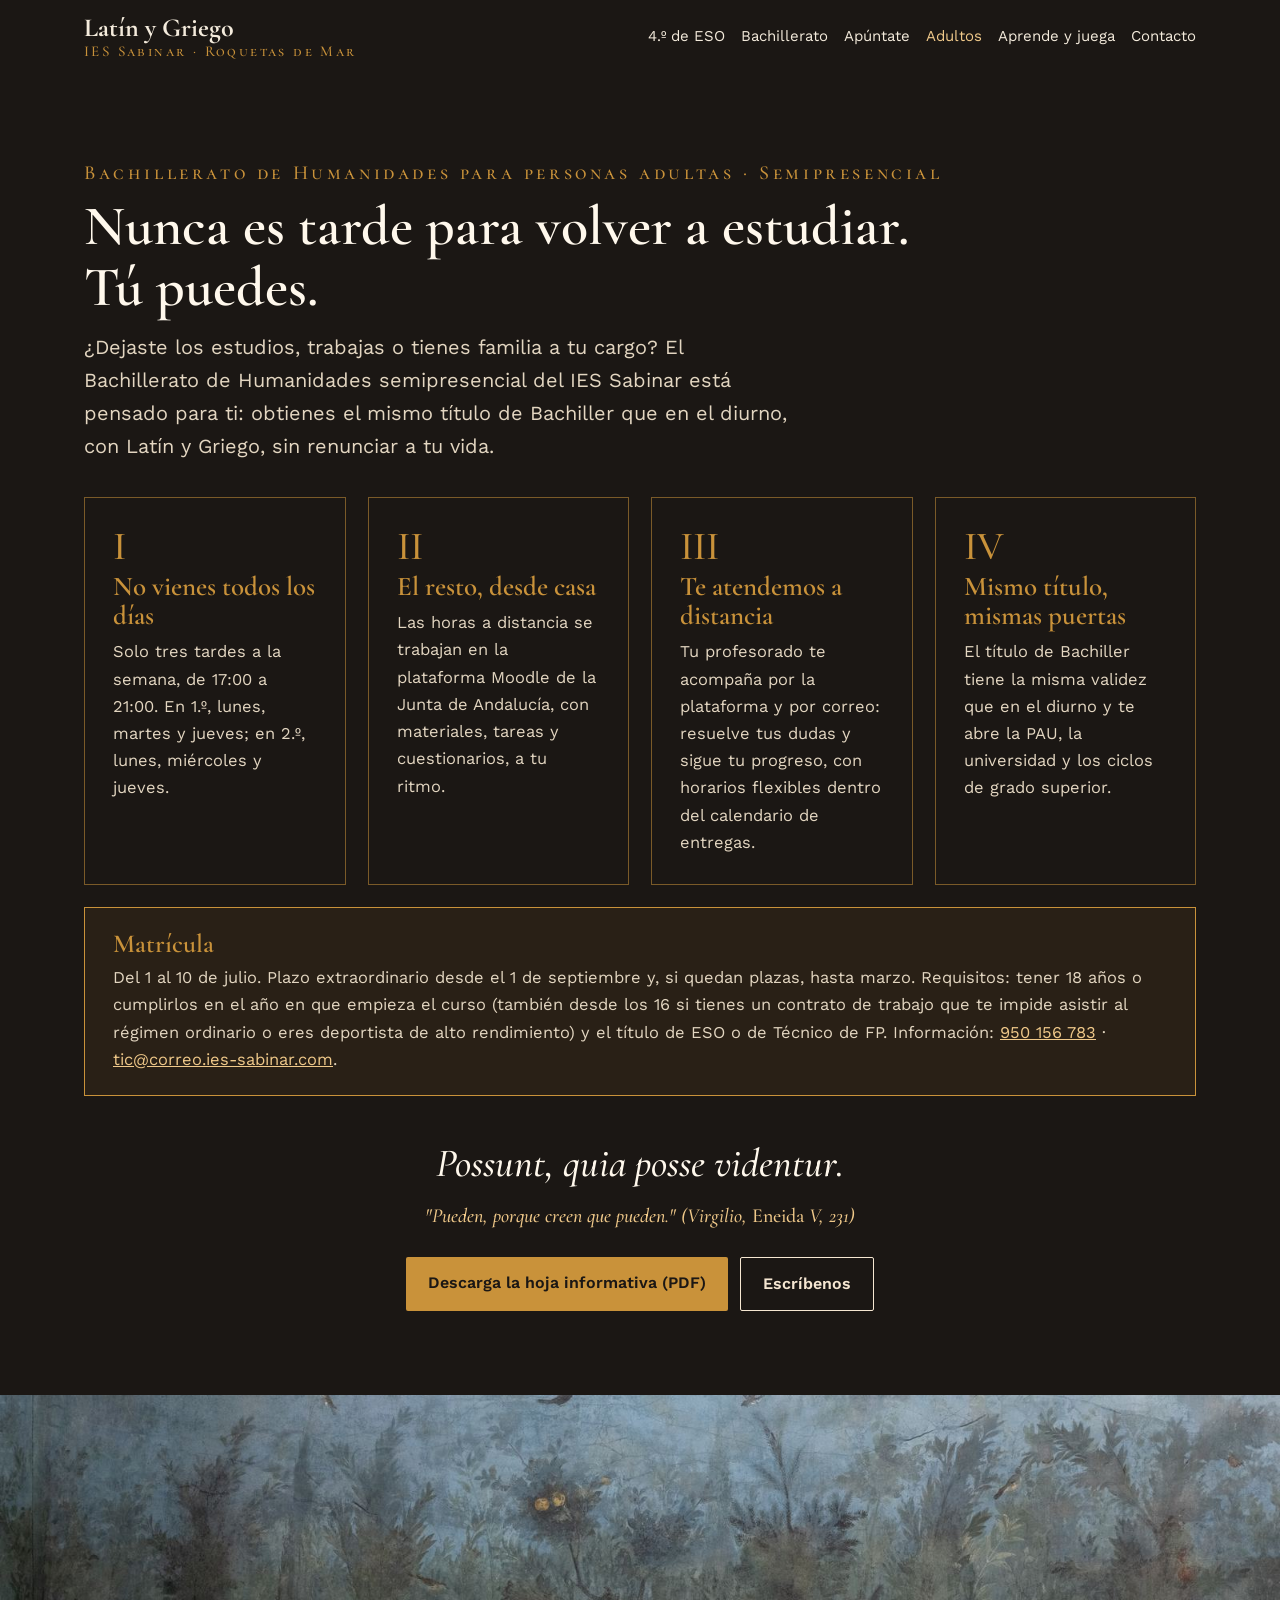
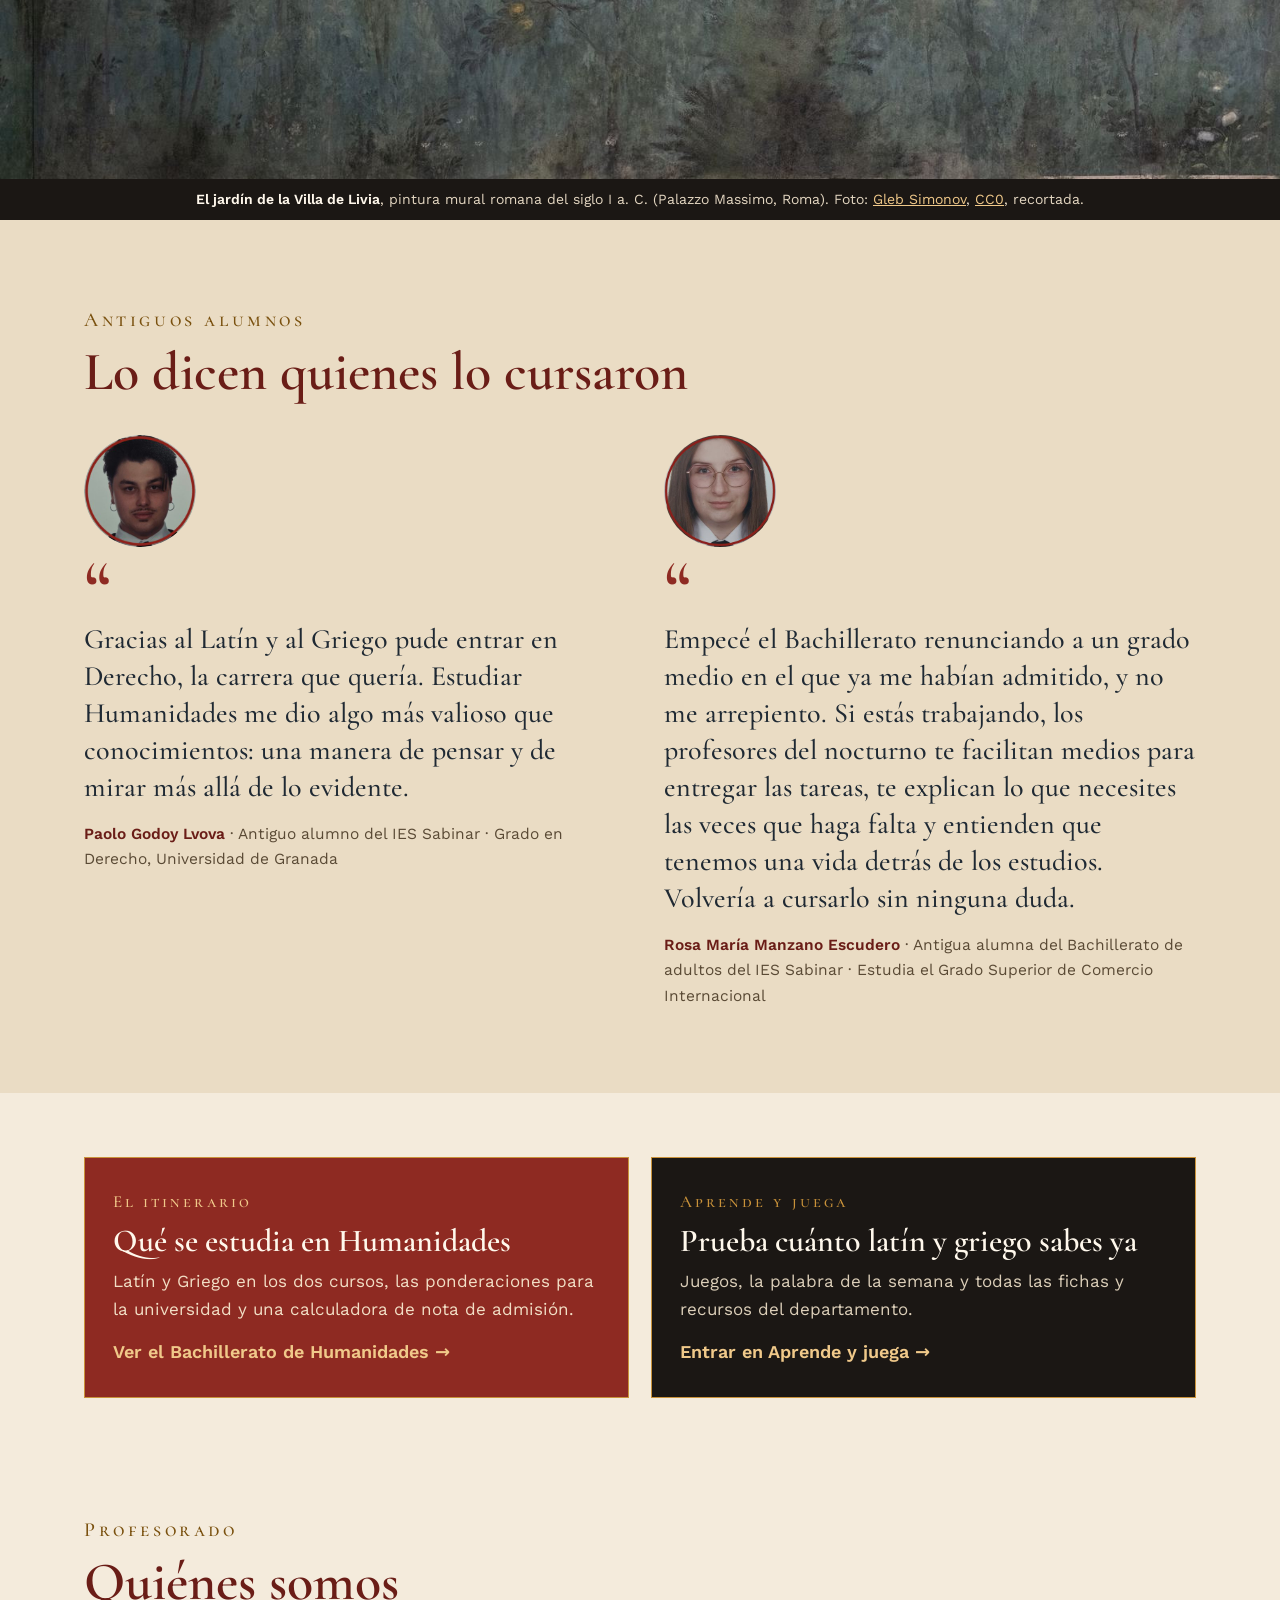
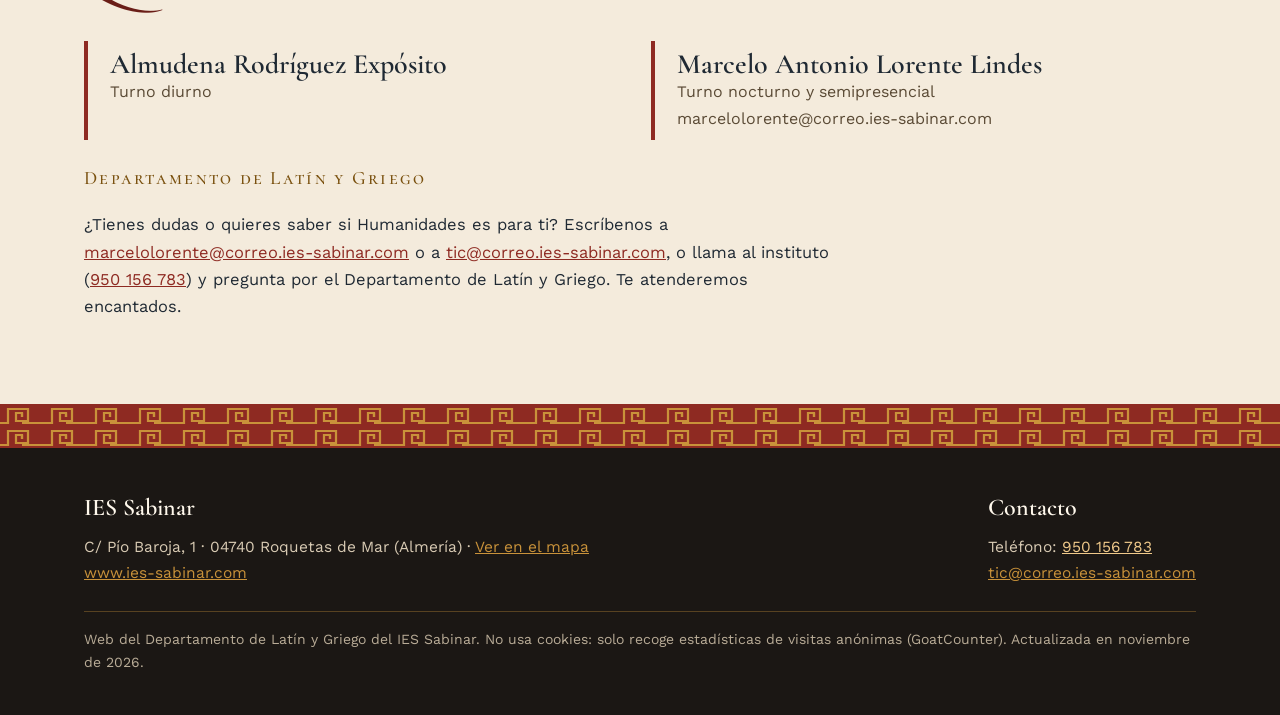
==== adultos/index.html @ 6148fb5f "Adultos: testimonio de Rosa María Manzano" ====
<!DOCTYPE html>
<html lang="es">
<head>
<meta charset="utf-8">
<meta name="viewport" content="width=device-width, initial-scale=1">
<title>Bachillerato para personas adultas (semipresencial) · Latín y Griego · IES Sabinar</title>
<meta name="description" content="Bachillerato de Humanidades semipresencial para personas adultas en el IES Sabinar (Roquetas de Mar): tres tardes a la semana y el resto desde casa. Requisitos y matrícula.">
<link rel="canonical" href="https://latinygriegosabinar.github.io/adultos/">
<meta name="theme-color" content="#1B1714">
<link rel="icon" href="../favicon.ico" sizes="32x32">
<link rel="icon" href="../favicon.svg" type="image/svg+xml">
<link rel="apple-touch-icon" href="../apple-touch-icon.png">
<meta property="og:type" content="website">
<meta property="og:locale" content="es_ES">
<meta property="og:site_name" content="Latín y Griego · IES Sabinar">
<meta property="og:title" content="Bachillerato para personas adultas · IES Sabinar">
<meta property="og:description" content="Nunca es tarde para volver a estudiar. Bachillerato de Humanidades semipresencial en Roquetas de Mar: tres tardes a la semana y el resto desde casa.">
<meta property="og:url" content="https://latinygriegosabinar.github.io/adultos/">
<meta property="og:image" content="https://latinygriegosabinar.github.io/tarjeta.jpg">
<meta property="og:image:width" content="1200">
<meta property="og:image:height" content="630">
<meta property="og:image:alt" content="Latín y Griego, IES Sabinar: recuadro rojo con marco dorado y el lema &quot;Las palabras tienen historia&quot;">
<meta name="twitter:card" content="summary_large_image">
<meta name="twitter:image" content="https://latinygriegosabinar.github.io/tarjeta.jpg">
<link rel="preload" href="../fonts/cormorant-garamond-latin-600-normal.woff2" as="font" type="font/woff2" crossorigin>
<link rel="preload" href="../fonts/work-sans-latin-400-normal.woff2" as="font" type="font/woff2" crossorigin>
<link rel="stylesheet" href="../estilo.css">
</head>
<body>
<a class="saltar" href="#contenido">Saltar al contenido</a>

<header class="top">
  <div class="wrap">
    <a class="marca" href="../" aria-label="Latín y Griego, IES Sabinar: ir al inicio"><b>Latín y Griego</b><span>IES Sabinar · Roquetas de Mar</span></a>
    <nav aria-label="Secciones">
      <a href="../#eso">4.º de ESO</a>
      <a href="../#itinerario">Bachillerato</a>
      <a href="../#apuntarte">Apúntate</a>
      <a href="./" aria-current="page">Adultos</a>
      <a href="../aprende/">Aprende y juega</a>
      <a href="#contacto">Contacto</a>
    </nav>
  </div>
</header>

<main id="contenido">
<section id="adultos" class="adultos">
  <div class="wrap">
    <p class="eyebrow">Bachillerato de Humanidades para personas adultas · Semipresencial</p>
    <h1 style="font-family:var(--serif);font-weight:600;line-height:1.08;margin:0;font-size:clamp(34px,5vw,56px);color:#FFF8EC">Nunca es tarde para volver a estudiar.<br><span class="tupuedes">Tú puedes.</span></h1>
    <p class="intro">¿Dejaste los estudios, trabajas o tienes familia a tu cargo? El Bachillerato de Humanidades semipresencial del IES Sabinar está pensado para ti: obtienes el mismo título de Bachiller que en el diurno, con Latín y Griego, sin renunciar a tu vida.</p>
    <div class="grid">
      <div class="caja"><span class="num" aria-hidden="true">I</span><h3>No vienes todos los días</h3><p>Solo tres tardes a la semana, de 17:00 a 21:00. En 1.º, lunes, martes y jueves; en 2.º, lunes, miércoles y jueves.</p></div>
      <div class="caja"><span class="num" aria-hidden="true">II</span><h3>El resto, desde casa</h3><p>Las horas a distancia se trabajan en la plataforma Moodle de la Junta de Andalucía, con materiales, tareas y cuestionarios, a tu ritmo.</p></div>
      <div class="caja"><span class="num" aria-hidden="true">III</span><h3>Te atendemos a distancia</h3><p>Tu profesorado te acompaña por la plataforma y por correo: resuelve tus dudas y sigue tu progreso, con horarios flexibles dentro del calendario de entregas.</p></div>
      <div class="caja"><span class="num" aria-hidden="true">IV</span><h3>Mismo título, mismas puertas</h3><p>El título de Bachiller tiene la misma validez que en el diurno y te abre la PAU, la universidad y los ciclos de grado superior.</p></div>
    </div>
    <div class="matricula"><h3>Matrícula</h3><p>Del 1 al 10 de julio. Plazo extraordinario desde el 1 de septiembre y, si quedan plazas, hasta marzo. Requisitos: tener 18 años o cumplirlos en el año en que empieza el curso (también desde los 16 si tienes un contrato de trabajo que te impide asistir al régimen ordinario o eres deportista de alto rendimiento) y el título de ESO o de Técnico de FP. Información: <a href="tel:+34950156783">950 156 783</a> · <a href="mailto:tic@correo.ies-sabinar.com">tic@correo.ies-sabinar.com</a>.</p></div>
    <p class="cita-adultos"><span class="lat" lang="la">Possunt, quia posse videntur.</span><span class="es">"Pueden, porque creen que pueden." (Virgilio, <span style="font-style:normal">Eneida</span> V, 231)</span></p>
    <div class="botones"><a class="btn btn-ocre" href="https://www.ies-sabinar.com/uploads/49961-bachillerato-para-personas-adultas-ies-sabinar-2026-27-2.pdf">Descarga la hoja informativa (PDF)</a><a class="btn btn-linea" href="mailto:marcelolorente@correo.ies-sabinar.com">Escríbenos</a></div>
  </div>
</section>

<figure class="banda">
  <img src="../arte-villa-livia-800.jpg" srcset="../arte-villa-livia-800.jpg 800w, ../arte-villa-livia.jpg 1600w" sizes="100vw" width="1600" height="640" loading="lazy" decoding="async" alt="Pintura mural romana de un jardín con árboles, frutos y pájaros sobre fondo azul">
  <figcaption><b>El jardín de la Villa de Livia</b>, pintura mural romana del siglo I a. C. (Palazzo Massimo, Roma). Foto: <a href="https://commons.wikimedia.org/wiki/File:Villa_of_Livia_-_Garden_fresco_005.jpg">Gleb Simonov</a>, <a href="https://creativecommons.org/publicdomain/zero/1.0/deed.es">CC0</a>, recortada.</figcaption>
</figure>

<section class="testimonio">
  <div class="wrap">
    <p class="eyebrow">Antiguos alumnos</p>
    <h2>Lo dicen quienes lo cursaron</h2>
    <div class="grid">
      <div>
        <img class="foto-test" src="../paolo-godoy.jpg" width="112" height="112" loading="lazy" decoding="async" alt="Paolo Godoy Lvova">
        <blockquote>Gracias al Latín y al Griego pude entrar en Derecho, la carrera que quería. Estudiar Humanidades me dio algo más valioso que conocimientos: una manera de pensar y de mirar más allá de lo evidente.</blockquote>
        <p class="autor"><b>Paolo Godoy Lvova</b> · Antiguo alumno del IES Sabinar · Grado en Derecho, Universidad de Granada</p>
      </div>
      <div>
        <img class="foto-test" src="../rosa-manzano.jpg" width="112" height="112" loading="lazy" decoding="async" alt="Rosa María Manzano Escudero">
        <blockquote>Empecé el Bachillerato renunciando a un grado medio en el que ya me habían admitido, y no me arrepiento. Si estás trabajando, los profesores del nocturno te facilitan medios para entregar las tareas, te explican lo que necesites las veces que haga falta y entienden que tenemos una vida detrás de los estudios. Volvería a cursarlo sin ninguna duda.</blockquote>
        <p class="autor"><b>Rosa María Manzano Escudero</b> · Antigua alumna del Bachillerato de adultos del IES Sabinar · Estudia el Grado Superior de Comercio Internacional</p>
      </div>
    </div>
  </div>
</section>

<section class="pasarela sola" aria-label="Más en esta web" style="padding-top:64px">
  <div class="wrap">
    <a class="pas p-rojo" href="../#itinerario"><p class="eyebrow" style="color:#F0C98A">El itinerario</p><h3>Qué se estudia en Humanidades</h3><p>Latín y Griego en los dos cursos, las ponderaciones para la universidad y una calculadora de nota de admisión.</p><span class="ir">Ver el Bachillerato de Humanidades →</span></a>
    <a class="pas p-negro" href="../aprende/"><p class="eyebrow" style="color:var(--ocre)">Aprende y juega</p><h3>Prueba cuánto latín y griego sabes ya</h3><p>Juegos, la palabra de la semana y todas las fichas y recursos del departamento.</p><span class="ir">Entrar en Aprende y juega →</span></a>
  </div>
</section>

<section id="contacto" class="profes">
  <div class="wrap">
    <p class="eyebrow">Profesorado</p>
    <h2>Quiénes somos</h2>
    <div class="grid">
      <div class="profe"><h3>Almudena Rodríguez Expósito</h3><p>Turno diurno</p></div>
      <div class="profe"><h3>Marcelo Antonio Lorente Lindes</h3><p>Turno nocturno y semipresencial<br>marcelolorente@correo.ies-sabinar.com</p></div>
    </div>
    <p class="dpto">Departamento de Latín y Griego</p>
    <p class="contacto-txt">¿Tienes dudas o quieres saber si Humanidades es para ti? Escríbenos a <a href="mailto:marcelolorente@correo.ies-sabinar.com">marcelolorente@correo.ies-sabinar.com</a> o a <a href="mailto:tic@correo.ies-sabinar.com">tic@correo.ies-sabinar.com</a>, o llama al instituto (<a href="tel:+34950156783">950 156 783</a>) y pregunta por el Departamento de Latín y Griego. Te atenderemos encantados.</p>
  </div>
</section>
</main>

<div class="greca" aria-hidden="true"></div>
<div class="greca" aria-hidden="true"></div>
<footer>
  <div class="wrap">
    <div><b>IES Sabinar</b><p>C/ Pío Baroja, 1 · 04740 Roquetas de Mar (Almería) · <a href="https://www.google.com/maps/search/?api=1&amp;query=IES+Sabinar+Roquetas+de+Mar">Ver en el mapa</a><br><a href="https://www.ies-sabinar.com/">www.ies-sabinar.com</a></p></div>
    <div><b>Contacto</b><p>Teléfono: <a href="tel:+34950156783">950 156 783</a><br><a href="mailto:tic@correo.ies-sabinar.com">tic@correo.ies-sabinar.com</a></p></div>
    <p class="legal">Web del Departamento de Latín y Griego del IES Sabinar. No usa cookies: solo recoge estadísticas de visitas anónimas (GoatCounter). Actualizada en noviembre de 2026.</p>
  </div>
</footer>

<script data-goatcounter="https://latinygriegosabinar.goatcounter.com/count" async src="https://gc.zgo.at/count.js"></script>
</body>
</html>
---- estilo.css ----
@font-face{font-family:'Cormorant Garamond';font-style:normal;font-weight:500;font-display:swap;src:url(fonts/cormorant-garamond-latin-ext-500-normal.woff2) format('woff2');unicode-range:U+0100-02BA,U+02BD-02C5,U+02C7-02CC,U+02CE-02D7,U+02DD-02FF,U+0304,U+0308,U+0329,U+1D00-1DBF,U+1E00-1E9F,U+1EF2-1EFF,U+2020,U+20A0-20AB,U+20AD-20C0,U+2113,U+2C60-2C7F,U+A720-A7FF}
@font-face{font-family:'Cormorant Garamond';font-style:normal;font-weight:500;font-display:swap;src:url(fonts/cormorant-garamond-latin-500-normal.woff2) format('woff2');unicode-range:U+0000-00FF,U+0131,U+0152-0153,U+02BB-02BC,U+02C6,U+02DA,U+02DC,U+0304,U+0308,U+0329,U+2000-206F,U+20AC,U+2122,U+2191,U+2193,U+2212,U+2215,U+FEFF,U+FFFD}
@font-face{font-family:'Cormorant Garamond';font-style:normal;font-weight:600;font-display:swap;src:url(fonts/cormorant-garamond-latin-ext-600-normal.woff2) format('woff2');unicode-range:U+0100-02BA,U+02BD-02C5,U+02C7-02CC,U+02CE-02D7,U+02DD-02FF,U+0304,U+0308,U+0329,U+1D00-1DBF,U+1E00-1E9F,U+1EF2-1EFF,U+2020,U+20A0-20AB,U+20AD-20C0,U+2113,U+2C60-2C7F,U+A720-A7FF}
@font-face{font-family:'Cormorant Garamond';font-style:normal;font-weight:600;font-display:swap;src:url(fonts/cormorant-garamond-latin-600-normal.woff2) format('woff2');unicode-range:U+0000-00FF,U+0131,U+0152-0153,U+02BB-02BC,U+02C6,U+02DA,U+02DC,U+0304,U+0308,U+0329,U+2000-206F,U+20AC,U+2122,U+2191,U+2193,U+2212,U+2215,U+FEFF,U+FFFD}
@font-face{font-family:'Cormorant Garamond';font-style:normal;font-weight:700;font-display:swap;src:url(fonts/cormorant-garamond-latin-ext-700-normal.woff2) format('woff2');unicode-range:U+0100-02BA,U+02BD-02C5,U+02C7-02CC,U+02CE-02D7,U+02DD-02FF,U+0304,U+0308,U+0329,U+1D00-1DBF,U+1E00-1E9F,U+1EF2-1EFF,U+2020,U+20A0-20AB,U+20AD-20C0,U+2113,U+2C60-2C7F,U+A720-A7FF}
@font-face{font-family:'Cormorant Garamond';font-style:normal;font-weight:700;font-display:swap;src:url(fonts/cormorant-garamond-latin-700-normal.woff2) format('woff2');unicode-range:U+0000-00FF,U+0131,U+0152-0153,U+02BB-02BC,U+02C6,U+02DA,U+02DC,U+0304,U+0308,U+0329,U+2000-206F,U+20AC,U+2122,U+2191,U+2193,U+2212,U+2215,U+FEFF,U+FFFD}
@font-face{font-family:'Cormorant Garamond';font-style:italic;font-weight:500;font-display:swap;src:url(fonts/cormorant-garamond-latin-ext-500-italic.woff2) format('woff2');unicode-range:U+0100-02BA,U+02BD-02C5,U+02C7-02CC,U+02CE-02D7,U+02DD-02FF,U+0304,U+0308,U+0329,U+1D00-1DBF,U+1E00-1E9F,U+1EF2-1EFF,U+2020,U+20A0-20AB,U+20AD-20C0,U+2113,U+2C60-2C7F,U+A720-A7FF}
@font-face{font-family:'Cormorant Garamond';font-style:italic;font-weight:500;font-display:swap;src:url(fonts/cormorant-garamond-latin-500-italic.woff2) format('woff2');unicode-range:U+0000-00FF,U+0131,U+0152-0153,U+02BB-02BC,U+02C6,U+02DA,U+02DC,U+0304,U+0308,U+0329,U+2000-206F,U+20AC,U+2122,U+2191,U+2193,U+2212,U+2215,U+FEFF,U+FFFD}
@font-face{font-family:'Cormorant SC';font-style:normal;font-weight:500;font-display:swap;src:url(fonts/cormorant-sc-latin-ext-500-normal.woff2) format('woff2');unicode-range:U+0100-02BA,U+02BD-02C5,U+02C7-02CC,U+02CE-02D7,U+02DD-02FF,U+0304,U+0308,U+0329,U+1D00-1DBF,U+1E00-1E9F,U+1EF2-1EFF,U+2020,U+20A0-20AB,U+20AD-20C0,U+2113,U+2C60-2C7F,U+A720-A7FF}
@font-face{font-family:'Cormorant SC';font-style:normal;font-weight:500;font-display:swap;src:url(fonts/cormorant-sc-latin-500-normal.woff2) format('woff2');unicode-range:U+0000-00FF,U+0131,U+0152-0153,U+02BB-02BC,U+02C6,U+02DA,U+02DC,U+0304,U+0308,U+0329,U+2000-206F,U+20AC,U+2122,U+2191,U+2193,U+2212,U+2215,U+FEFF,U+FFFD}
@font-face{font-family:'Cormorant SC';font-style:normal;font-weight:600;font-display:swap;src:url(fonts/cormorant-sc-latin-ext-600-normal.woff2) format('woff2');unicode-range:U+0100-02BA,U+02BD-02C5,U+02C7-02CC,U+02CE-02D7,U+02DD-02FF,U+0304,U+0308,U+0329,U+1D00-1DBF,U+1E00-1E9F,U+1EF2-1EFF,U+2020,U+20A0-20AB,U+20AD-20C0,U+2113,U+2C60-2C7F,U+A720-A7FF}
@font-face{font-family:'Cormorant SC';font-style:normal;font-weight:600;font-display:swap;src:url(fonts/cormorant-sc-latin-600-normal.woff2) format('woff2');unicode-range:U+0000-00FF,U+0131,U+0152-0153,U+02BB-02BC,U+02C6,U+02DA,U+02DC,U+0304,U+0308,U+0329,U+2000-206F,U+20AC,U+2122,U+2191,U+2193,U+2212,U+2215,U+FEFF,U+FFFD}
@font-face{font-family:'Work Sans';font-style:normal;font-weight:400;font-display:swap;src:url(fonts/work-sans-latin-ext-400-normal.woff2) format('woff2');unicode-range:U+0100-02BA,U+02BD-02C5,U+02C7-02CC,U+02CE-02D7,U+02DD-02FF,U+0304,U+0308,U+0329,U+1D00-1DBF,U+1E00-1E9F,U+1EF2-1EFF,U+2020,U+20A0-20AB,U+20AD-20C0,U+2113,U+2C60-2C7F,U+A720-A7FF}
@font-face{font-family:'Work Sans';font-style:normal;font-weight:400;font-display:swap;src:url(fonts/work-sans-latin-400-normal.woff2) format('woff2');unicode-range:U+0000-00FF,U+0131,U+0152-0153,U+02BB-02BC,U+02C6,U+02DA,U+02DC,U+0304,U+0308,U+0329,U+2000-206F,U+20AC,U+2122,U+2191,U+2193,U+2212,U+2215,U+FEFF,U+FFFD}
@font-face{font-family:'Work Sans';font-style:normal;font-weight:500;font-display:swap;src:url(fonts/work-sans-latin-ext-500-normal.woff2) format('woff2');unicode-range:U+0100-02BA,U+02BD-02C5,U+02C7-02CC,U+02CE-02D7,U+02DD-02FF,U+0304,U+0308,U+0329,U+1D00-1DBF,U+1E00-1E9F,U+1EF2-1EFF,U+2020,U+20A0-20AB,U+20AD-20C0,U+2113,U+2C60-2C7F,U+A720-A7FF}
@font-face{font-family:'Work Sans';font-style:normal;font-weight:500;font-display:swap;src:url(fonts/work-sans-latin-500-normal.woff2) format('woff2');unicode-range:U+0000-00FF,U+0131,U+0152-0153,U+02BB-02BC,U+02C6,U+02DA,U+02DC,U+0304,U+0308,U+0329,U+2000-206F,U+20AC,U+2122,U+2191,U+2193,U+2212,U+2215,U+FEFF,U+FFFD}
@font-face{font-family:'Work Sans';font-style:normal;font-weight:600;font-display:swap;src:url(fonts/work-sans-latin-ext-600-normal.woff2) format('woff2');unicode-range:U+0100-02BA,U+02BD-02C5,U+02C7-02CC,U+02CE-02D7,U+02DD-02FF,U+0304,U+0308,U+0329,U+1D00-1DBF,U+1E00-1E9F,U+1EF2-1EFF,U+2020,U+20A0-20AB,U+20AD-20C0,U+2113,U+2C60-2C7F,U+A720-A7FF}
@font-face{font-family:'Work Sans';font-style:normal;font-weight:600;font-display:swap;src:url(fonts/work-sans-latin-600-normal.woff2) format('woff2');unicode-range:U+0000-00FF,U+0131,U+0152-0153,U+02BB-02BC,U+02C6,U+02DA,U+02DC,U+0304,U+0308,U+0329,U+2000-206F,U+20AC,U+2122,U+2191,U+2193,U+2212,U+2215,U+FEFF,U+FFFD}
:root{
  --rojo:#8E2A22; --rojo-osc:#6A1D17; --ocre:#C9923A; --ocre-osc:#7A510F;
  --marfil:#F4EBDC; --marfil-2:#EADCC4; --negro:#1B1714; --tinta:#1F2933;
  --serif:'Cormorant Garamond', Georgia, serif; --sc:'Cormorant SC', Georgia, serif;
  --sans:'Work Sans', system-ui, sans-serif;
}
*{box-sizing:border-box}
html{scroll-behavior:smooth}
body{margin:0;background:var(--marfil);color:var(--tinta);font-family:var(--sans);font-size:18px;line-height:1.65}
a{color:var(--rojo)}a:hover{color:var(--rojo-osc)}
img,svg{display:block}
.wrap{max-width:1160px;margin:0 auto;padding:0 24px}
.eyebrow{font-family:var(--sc);font-size:20px;letter-spacing:.18em;color:var(--ocre-osc);margin:0 0 6px}
h1,h2,h3{font-family:var(--serif);font-weight:600;line-height:1.08;margin:0}
h2{font-size:clamp(36px,5vw,54px);color:var(--rojo-osc)}
h3{font-size:28px}
p{margin:0}

.greca{height:22px;background-color:var(--rojo);
  background-image:url("data:image/svg+xml,%3Csvg xmlns='http://www.w3.org/2000/svg' width='44' height='22' viewBox='0 0 44 22'%3E%3Cpath d='M0 19h8V5h20v12H16V9h6v4' fill='none' stroke='%23C9923A' stroke-width='2.2'/%3E%3Cpath d='M22 13v-4M22 19h22' fill='none' stroke='%23C9923A' stroke-width='2.2'/%3E%3C/svg%3E");
  background-repeat:repeat-x;background-position:0 0}
.greca.negra{background-color:var(--negro)}

header.top{background:var(--negro);color:var(--marfil);position:sticky;top:0;z-index:10}
header.top .wrap{display:flex;flex-wrap:wrap;align-items:center;justify-content:space-between;gap:10px 28px;padding-top:14px;padding-bottom:14px}
.marca{color:var(--marfil);text-decoration:none;display:flex;flex-direction:column;line-height:1.1}
.marca b{font-family:var(--serif);font-size:26px;font-weight:700}
.marca span{font-family:var(--sc);font-size:15px;letter-spacing:.16em;color:var(--ocre)}
nav{display:flex;flex-wrap:wrap;gap:4px 22px;font-size:15px}
nav a{color:var(--marfil);text-decoration:none;padding:8px 0;border-bottom:1px solid transparent}
nav a:hover{color:var(--ocre);border-color:var(--ocre)}

.pared{background:var(--negro);color:var(--marfil);padding:64px 0 0}
.pared .wrap{display:grid;grid-template-columns:1fr minmax(0,2.2fr) 1fr;gap:20px;align-items:stretch}
.lateral{border:1px solid rgba(201,146,58,.45);padding:22px;display:flex;flex-direction:column;justify-content:center;align-items:center;gap:14px;text-align:center;min-height:380px}
.lateral .palabra{font-family:var(--serif);font-size:38px;color:var(--ocre);line-height:1}
.lateral small{font-size:14px;color:#D9CBB4}
.lateral hr{width:40px;border:0;border-top:1px solid var(--ocre);margin:4px 0}
.cuadro{background:var(--rojo);padding:14px}
.cuadro-in{border:1.5px solid var(--ocre);height:100%;padding:52px 44px;display:flex;flex-direction:column;justify-content:center;gap:20px}
.cuadro .eyebrow{color:#F0C98A}
.cuadro h1{font-size:clamp(46px,6.4vw,82px);color:#FFF8EC}
.cuadro p.sub{font-size:20px;color:#F6E7D2;max-width:560px}
.lema{font-family:var(--serif);font-style:italic;font-size:22px;color:#F0C98A}
.botones{display:flex;flex-wrap:wrap;gap:12px;margin-top:6px}
.btn{display:inline-block;padding:13px 22px;font-weight:600;font-size:16px;text-decoration:none;border-radius:2px}
.btn-ocre{background:var(--ocre);color:var(--negro)}
.btn-ocre:hover{background:#E0AA52;color:var(--negro)}
.btn-linea{border:1.5px solid #F6E7D2;color:#F6E7D2}
.btn-linea:hover{background:#F6E7D2;color:var(--rojo-osc)}
.zocalo{margin-top:56px}

.puertas{padding:84px 0 40px}
.puertas .grid{display:grid;grid-template-columns:repeat(3,minmax(0,1fr));gap:22px;margin-top:34px}
.puerta{padding:12px;text-decoration:none;display:block;transition:transform .15s}
.puerta:hover{transform:translateY(-4px)}
.puerta-in{border:1.5px solid var(--ocre);padding:34px 28px 30px;height:100%;display:flex;flex-direction:column;gap:12px}
.puerta .num{font-family:var(--serif);font-size:56px;line-height:1;color:var(--ocre)}
.puerta h3{font-size:30px}
.puerta p{font-size:16.5px}
.puerta .ir{margin-top:auto;font-weight:600;font-size:15px;letter-spacing:.04em;padding-top:10px}
.p-rojo{background:var(--rojo)} .p-rojo h3,.p-rojo .ir{color:#FFF8EC} .p-rojo p{color:#F2DFC6}
.p-negro{background:var(--negro)} .p-negro h3,.p-negro .ir{color:#FFF8EC} .p-negro p{color:#DCCFB9}
.p-ocre{background:var(--ocre)} .p-ocre .puerta-in{border-color:var(--rojo-osc)} .p-ocre .num{color:var(--rojo-osc)} .p-ocre h3,.p-ocre .ir,.p-ocre p{color:var(--negro)}

.porque{padding:72px 0}
.porque .grid{display:grid;grid-template-columns:repeat(auto-fit,minmax(240px,1fr));gap:0;margin-top:34px;border-top:1px solid var(--ocre);border-left:1px solid var(--ocre)}
.raiz{padding:30px 26px;border-right:1px solid var(--ocre);border-bottom:1px solid var(--ocre);display:flex;flex-direction:column;gap:8px}
.raiz .lat{font-family:var(--sc);font-size:30px;letter-spacing:.08em;color:var(--rojo)}
.raiz .trad{font-family:var(--serif);font-style:italic;font-size:19px;color:var(--ocre-osc);margin-top:-6px}
.raiz h3{font-size:25px;color:var(--tinta);margin-top:4px}
.raiz p{font-size:16.5px}

.eso{background:var(--marfil-2);padding:80px 0}
.eso .wrap{display:flex;flex-wrap:wrap;gap:44px;align-items:flex-start}
.eso .txt{flex:999 1 480px;min-width:0;display:flex;flex-direction:column;gap:16px}
.eso .txt p.grande{font-family:var(--serif);font-size:28px;line-height:1.25;color:var(--tinta)}
.temas{flex:1 1 340px;min-width:0;background:var(--marfil);border:1px solid var(--ocre);padding:28px}
.temas ol{list-style:none;margin:14px 0 0;padding:0;counter-reset:t}
.temas li{counter-increment:t;display:flex;gap:14px;padding:10px 0;border-bottom:1px dashed rgba(135,90,18,.4)}
.temas li:last-child{border-bottom:0}
.temas li::before{content:counter(t,upper-roman);font-family:var(--serif);font-weight:700;color:var(--rojo);min-width:34px}
.enlace-doc{font-weight:600;font-size:16px}

.itin{padding:84px 0}
.camino{list-style:none;padding:0;margin:44px 0 0;display:grid;grid-template-columns:repeat(4,minmax(0,1fr));gap:0;position:relative}
.camino::before{content:"";position:absolute;top:31px;left:12%;right:12%;border-top:2px dotted var(--ocre)}
.etapa{text-align:center;padding:0 14px;position:relative}
.hito{width:64px;height:64px;border-radius:50%;margin:0 auto 18px;background:var(--rojo);color:#FFF8EC;display:flex;align-items:center;justify-content:center;font-family:var(--serif);font-size:28px;font-weight:700;border:3px solid var(--marfil);outline:1.5px solid var(--ocre)}
.etapa:last-child .hito{background:var(--negro);color:var(--ocre)}
.etapa .curso{font-family:var(--sc);font-size:18px;letter-spacing:.12em;color:var(--ocre-osc)}
.etapa h3{font-size:25px;margin:4px 0 8px}
.etapa p{font-size:15.5px}

.pevau{margin-top:56px;display:grid;grid-template-columns:repeat(3,minmax(0,1fr));border-top:1px solid var(--ocre);border-left:1px solid var(--ocre)}
.pevau .dato{border-right:1px solid var(--ocre);border-bottom:1px solid var(--ocre);padding:24px 20px;text-align:center;background:#FBF6EE}
.pevau .num{font-family:var(--serif);font-weight:700;font-size:44px;color:var(--rojo);line-height:1}
.pevau .txt{font-size:15.5px;margin-top:6px}
.nota-pevau{margin-top:16px;font-size:15.5px;text-align:center}

.adultos{background:var(--negro);color:var(--marfil);padding:84px 0}
.adultos h2{color:#FFF8EC}
.adultos .eyebrow{color:var(--ocre)}
.adultos .grid{display:grid;grid-template-columns:repeat(auto-fit,minmax(260px,1fr));gap:22px;margin-top:34px}
.adultos .caja{border:1px solid rgba(201,146,58,.55);padding:28px}
.adultos .caja h3{color:var(--ocre);font-size:27px;margin-bottom:8px}
.adultos .caja p{color:#E3D6C1;font-size:16.5px}
.adultos .intro{font-size:20px;color:#E3D6C1;max-width:720px;margin-top:14px}

.palabra-sem{padding:84px 0}
.tablilla{background:var(--rojo);padding:14px;max-width:880px;margin:0 auto}
.tablilla-in{border:1.5px solid var(--ocre);padding:46px 40px;text-align:center;display:flex;flex-direction:column;gap:14px;align-items:center}
.tablilla .eyebrow{color:#F0C98A}
.tablilla .lat{font-family:var(--sc);font-size:clamp(44px,7vw,76px);letter-spacing:.06em;color:#FFF8EC;line-height:1}
.tablilla .es{font-family:var(--serif);font-style:italic;font-size:28px;color:#F0C98A}
.tablilla p{color:#F6E7D2;font-size:18px;max-width:600px}

.activ{padding:20px 0 84px}
.activ .grid{display:grid;grid-template-columns:repeat(auto-fit,minmax(280px,1fr));gap:22px;margin-top:34px}
.tarjeta{background:#FBF6EE;border:1px solid var(--marfil-2)}
.foto{height:190px;background:var(--marfil-2);border-bottom:4px solid var(--rojo);overflow:hidden}
.foto img{width:100%;height:100%;object-fit:cover}
.foto.motivo{display:flex;flex-direction:column;align-items:center;justify-content:center;gap:6px;background:var(--negro)}
.foto.motivo .g{font-family:var(--serif);font-size:54px;color:var(--ocre);line-height:1}
.foto.motivo small{font-family:var(--serif);font-style:italic;font-size:18px;color:#D9CBB4}
.foto.motivo.rojo{background:var(--rojo)} .foto.motivo.rojo .g{color:#F0C98A} .foto.motivo.rojo small{color:#F6E7D2}
.tarjeta .cuerpo{padding:22px 24px 26px;display:flex;flex-direction:column;gap:6px}
.tarjeta .fecha{font-size:14px;color:#6B5A43}
.tarjeta h3{font-size:26px;color:var(--tinta)}
.tarjeta p{font-size:16.5px}

.testimonio{background:var(--marfil-2);padding:84px 0}
.testimonio .grid{display:grid;grid-template-columns:repeat(auto-fit,minmax(320px,1fr));gap:48px;margin-top:34px}
.testimonio blockquote{margin:0;font-family:var(--serif);font-size:clamp(22px,2.6vw,28px);line-height:1.32;color:var(--tinta)}
.testimonio blockquote::before{content:"\201C";display:block;font-size:80px;line-height:.6;color:var(--rojo);margin-bottom:8px}
.testimonio .autor{margin-top:16px;font-size:15.5px;color:#5A4A35}
.testimonio .autor b{color:var(--rojo-osc);font-weight:600}

.recursos{padding:84px 0 40px}
.recursos .intro{max-width:760px;margin-top:12px}
.recursos .grid{display:grid;grid-template-columns:repeat(auto-fit,minmax(300px,1fr));gap:14px;margin-top:30px}
.recurso{display:flex;align-items:center;justify-content:space-between;gap:12px;padding:20px 22px;border:1px solid var(--ocre);text-decoration:none;color:var(--tinta);font-weight:500;background:#FBF6EE}
.recurso small{display:block;font-weight:400;font-size:14px;color:#6B5A43;margin-top:2px}
.recurso:hover{background:var(--rojo);color:#FFF8EC;border-color:var(--rojo)}
.recurso:hover small{color:#F2DFC6}
.recurso span.f{font-family:var(--serif);font-size:22px;color:var(--ocre-osc)}
.recursos h3.subrec{font-family:var(--serif);font-size:24px;color:var(--rojo-osc);margin-top:34px;font-weight:700}
.recursos h3.subrec + .grid{margin-top:14px}
.recurso:hover span.f{color:#F0C98A}

.profes{padding:44px 0 84px}
.profes .grid{display:grid;grid-template-columns:repeat(auto-fit,minmax(280px,1fr));gap:22px;margin-top:30px}
.profe{border-left:4px solid var(--rojo);padding:8px 0 8px 22px}
.profe h3{font-size:28px;color:var(--tinta)}
.profe p{font-size:16px;color:#5A4A35}
.dpto{margin-top:22px;font-family:var(--sc);font-size:19px;letter-spacing:.12em;color:var(--ocre-osc)}
.contacto-txt{margin-top:18px;font-size:16.5px;max-width:760px}

footer{background:var(--negro);color:#D9CBB4;font-size:15.5px}
footer .wrap{padding-top:40px;padding-bottom:40px;display:flex;flex-wrap:wrap;gap:24px 48px;justify-content:space-between}
footer b{font-family:var(--serif);font-size:24px;color:#FFF8EC;font-weight:600;display:block;margin-bottom:6px}
footer a{color:var(--ocre)}
footer p{line-height:1.7}

@media (max-width:860px){
  .pared .wrap{grid-template-columns:1fr}
  .lateral{min-height:0;flex-direction:row;flex-wrap:wrap;justify-content:center}
  .lateral hr{display:none}
  .cuadro-in{padding:38px 26px}
  .puertas .grid{grid-template-columns:1fr}
  .camino{grid-template-columns:1fr 1fr;row-gap:36px}
  .camino::before{display:none}
  .pevau{grid-template-columns:1fr}
}
@media (max-width:520px){ .camino{grid-template-columns:1fr} body{font-size:17px} }
.adultos h2 .tupuedes{color:var(--ocre);font-style:italic}
.adultos .caja .num{font-family:var(--serif);font-size:40px;line-height:1;color:var(--ocre);display:block;margin-bottom:6px}
.adultos .matricula{margin-top:22px;border:1.5px solid var(--ocre);background:rgba(201,146,58,.08);padding:22px 28px}
.adultos .matricula h3{color:var(--ocre);font-size:26px;margin-bottom:6px}
.adultos .matricula p{color:#E3D6C1;font-size:16.5px}
.cita-adultos{margin-top:34px;text-align:center;display:flex;flex-direction:column;gap:4px}
.cita-adultos .lat{font-family:var(--serif);font-style:italic;font-size:clamp(28px,3.6vw,40px);color:#FFF8EC}
.cita-adultos .es{font-family:var(--serif);font-style:italic;font-size:20px;color:#F0C98A}
.adultos .botones{justify-content:center;margin-top:24px}
.saltar{position:absolute;left:12px;top:-60px;z-index:20;background:var(--ocre);color:var(--negro);padding:10px 16px;font-weight:600;text-decoration:none}
.saltar:focus{top:12px}
a:focus-visible,button:focus-visible{outline:3px solid var(--ocre);outline-offset:3px}
.cuadro a:focus-visible,.p-ocre:focus-visible{outline-color:#FFF8EC}
section[id]{scroll-margin-top:90px}
@media (max-width:860px){section[id]{scroll-margin-top:150px}}
@media (prefers-reduced-motion:reduce){html{scroll-behavior:auto}.puerta{transition:none}.puerta:hover{transform:none}}
.salidas{margin-top:64px}
.salidas .intro{max-width:780px;margin-top:12px}
.salidas .grid{display:grid;grid-template-columns:repeat(auto-fit,minmax(250px,1fr));gap:18px;margin-top:28px}
.area{background:#FBF6EE;border:1px solid var(--ocre);border-top:4px solid var(--rojo);padding:22px 22px 20px;display:flex;flex-direction:column;gap:8px}
.area p{font-size:16px}
.area.otras{background:var(--marfil-2)}
.aviso-pond{margin-top:18px;font-size:14.5px;color:#5A4A35;max-width:860px}
.testimonio .foto-test{width:112px;height:112px;border-radius:50%;object-fit:cover;margin-bottom:18px}
.salidas .dest{margin-top:22px;background:var(--rojo);color:#FFF8EC;padding:20px 26px;font-family:var(--serif);font-size:clamp(21px,2.4vw,26px);line-height:1.3;max-width:900px}
.salidas .dest b{color:#F0C98A;font-weight:700}
.faq{padding:84px 0 60px;background:var(--marfil-2)}
.faq .lista{margin-top:28px;max-width:860px;display:flex;flex-direction:column;gap:10px}
.faq details{background:#FBF6EE;border:1px solid var(--ocre);border-left:5px solid var(--rojo)}
.faq summary{cursor:pointer;list-style:none;padding:16px 48px 16px 20px;font-family:var(--serif);font-size:21px;font-weight:600;color:var(--rojo-osc);position:relative}
.faq summary::-webkit-details-marker{display:none}
.faq summary::after{content:"+";position:absolute;right:18px;top:50%;transform:translateY(-50%);font-size:26px;color:var(--ocre-osc);font-weight:400}
.faq details[open] summary::after{content:"−"}
.faq summary:focus-visible{outline:3px solid var(--ocre);outline-offset:2px}
.faq .resp{padding:0 20px 18px;font-size:17px;line-height:1.6}
.faq .resp p{margin:0 0 10px}
.faq .resp a{color:var(--rojo);font-weight:600}
.faq .resp ul{margin:0 0 10px;padding-left:22px}
.faq .resp li{margin:0 0 8px}
.adultos .enlace-doc{color:#F0C98A}
.cuadro-in{position:relative}.cuadro-in::before,.cuadro-in::after{position:absolute;font-family:var(--serif);font-size:40px;font-weight:600;line-height:28px;height:28px;padding:0 4px;background:var(--rojo);color:var(--ocre);pointer-events:none}.cuadro-in::before{content:"\03B1";top:-15px;left:-16px}.cuadro-in::after{content:"\03C9";bottom:-13px;right:-15px}
.lateral.juan .palabra{font-size:30px;line-height:1.15;text-wrap:balance}.lateral.juan .latina{font-style:italic;font-size:26px}.lateral.juan .trad{font-size:16px;color:#F0E2CC;font-style:italic;text-wrap:balance}@media (max-width:860px){.lateral.juan{flex-direction:column;gap:8px}.lateral.juan hr{display:block}}
h4{font-family:var(--serif);font-weight:600;line-height:1.08;margin:0}
/* cabecera y portada */
.cuadro h1{font-size:clamp(42px,5.2vw,68px)}
.cuadro-in{padding:36px 40px;gap:16px}
.pared{padding-top:40px}
nav{gap:4px 16px}
.cuadro .btn{padding:12px 16px;font-size:15.5px}
.lateral.juan{order:-1}
/* foco: rojo sobre fondos claros, claro sobre fondos oscuros */
a:focus-visible,button:focus-visible,.faq summary:focus-visible{outline-color:var(--rojo)}
header.top a:focus-visible,.pared a:focus-visible,.adultos a:focus-visible,footer a:focus-visible,.apuntarte a:focus-visible{outline-color:#F0C98A}
.cuadro a:focus-visible,.p-ocre:focus-visible,.p-rojo:focus-visible,.p-negro:focus-visible{outline-color:#FFF8EC}
.faq summary::after{content:"+" / ""}
.faq details[open] summary::after{content:"−" / ""}
/* rejillas que desbordaban en pantallas muy estrechas */
.testimonio .grid{grid-template-columns:repeat(auto-fit,minmax(min(100%,320px),1fr))}
.recursos .grid{grid-template-columns:repeat(auto-fit,minmax(min(100%,300px),1fr))}
/* areas de salidas: ahora h4 */
.area h4{font-size:25px;color:var(--rojo-osc);display:flex;justify-content:space-between;align-items:baseline;gap:10px}
.area h4 .pond{font-family:var(--sans);font-size:13px;font-weight:600;letter-spacing:.04em;color:var(--negro);background:var(--ocre);padding:3px 8px;border-radius:2px;white-space:nowrap}
.itin .modalidad{margin-top:14px;max-width:820px;font-size:19px}
.eso .txt p.familias{border-left:4px solid var(--rojo);padding-left:16px;font-size:16.5px}
/* cómo apuntarte */
.apuntarte{background:var(--rojo);color:#F6E7D2;padding:76px 0}
.apuntarte h2{color:#FFF8EC}
.apuntarte .eyebrow{color:#F0C98A}
.apuntarte .intro{font-size:20px;max-width:760px;margin-top:12px}
.apuntarte .grid{display:grid;grid-template-columns:repeat(auto-fit,minmax(min(100%,240px),1fr));gap:18px;margin-top:30px}
.paso{border:1.5px solid var(--ocre);padding:26px 24px;display:flex;flex-direction:column;gap:8px;background:rgba(27,23,20,.18)}
.paso .num{font-family:var(--serif);font-size:42px;line-height:1;color:#F0C98A}
.paso h3{font-size:26px;color:#FFF8EC}
.paso p{font-size:16.5px}
.paso b{color:#FFF8EC}
.apuntarte a{color:#F0C98A;font-weight:600}
.apuntarte .nota{margin-top:22px;font-size:15.5px;max-width:900px}
/* recursos con dos versiones */
.recurso2{display:flex;flex-direction:column;justify-content:center;gap:6px;padding:16px 22px;border:1px solid var(--ocre);color:var(--tinta);font-weight:500;background:#FBF6EE}
.recurso2 .vers{display:flex;flex-wrap:wrap;gap:4px 20px;font-size:15px;font-weight:600}
.activ{padding:84px 0 40px}
.palabra-sem{padding:44px 0 56px}
a[href^="tel"]{white-space:nowrap}
.aula-fotos{display:grid;grid-template-columns:repeat(auto-fit,minmax(min(100%,320px),1fr));gap:22px;margin-top:30px}
.aula-fotos figure{margin:0;background:#FBF6EE;border:1px solid var(--marfil-2)}
.aula-fotos img{width:100%;height:auto;aspect-ratio:4/3;object-fit:cover;border-bottom:4px solid var(--rojo)}
.aula-fotos figcaption{padding:12px 18px 14px;font-size:15.5px;color:#5A4A35}
.galeria-tit{font-size:30px;color:var(--rojo-osc);margin-top:44px}
.galeria{display:grid;grid-template-columns:repeat(auto-fill,minmax(min(100%,240px),1fr));gap:16px;margin-top:18px}
.g-item{display:block;background:#FBF6EE;border:1px solid var(--marfil-2);text-decoration:none;color:#5A4A35}
.g-item img{width:100%;aspect-ratio:1/1;object-fit:cover;border-bottom:3px solid var(--rojo)}
.g-item span{display:block;padding:10px 14px 12px;font-size:14.5px;line-height:1.4}
.g-item:hover span{color:var(--rojo-osc)}
footer .legal{flex-basis:100%;font-size:14px;color:#B9AC97;border-top:1px solid rgba(201,146,58,.35);padding-top:16px}
footer a[href^="tel"],.adultos a[href^="tel"],.adultos .matricula a{color:#F0C98A}
@media (max-width:860px){
  header.top .wrap{padding-top:10px;padding-bottom:6px;gap:4px 28px}
  nav{flex-wrap:nowrap;overflow-x:auto;white-space:nowrap;width:100%;gap:0 22px;scrollbar-width:none;-webkit-overflow-scrolling:touch;mask-image:linear-gradient(90deg,#000 88%,transparent)}
  nav::-webkit-scrollbar{display:none}
  nav a{flex:0 0 auto;padding:10px 0}
  nav a:last-child{padding-right:36px}
  section[id]{scroll-margin-top:110px}
  .lateral.juan{order:0}
  .cuadro-in{padding:34px 24px}
  .pared{padding-top:28px}
}

.undia{padding:76px 0;background:var(--marfil)}
.undia .intro{font-size:20px;max-width:780px;margin-top:12px}
.undia .linea{list-style:none;margin:34px 0 0;padding:0;display:grid;grid-template-columns:repeat(auto-fit,minmax(min(100%,200px),1fr));gap:0;border-top:3px solid var(--rojo)}
.undia .linea li{padding:20px 20px 22px 0;margin-right:20px;border-bottom:1px solid var(--ocre);display:flex;flex-direction:column;gap:6px}
.undia .min{font-family:var(--sc);font-size:16px;letter-spacing:.14em;color:var(--ocre-osc)}
.undia .linea h3{font-size:25px;color:var(--rojo)}
.undia .linea p{font-size:16.5px;margin:0}
.undia .orient{margin:18px 0 0;font-size:16px;font-style:italic;color:#5A4A36}
.frase{margin-top:30px;background:var(--negro);color:#F6E7D2;border:1.5px solid var(--ocre);padding:30px 28px}
.frase h3{font-size:28px;color:#FFF8EC}
.frase .ayuda{font-size:16.5px;margin:6px 0 20px;color:#EAD9BC}
.frase .palabras{display:flex;flex-wrap:wrap;gap:10px}
.frase button{font-family:var(--serif);font-size:30px;font-weight:600;line-height:1;padding:12px 18px;background:transparent;color:#F0C98A;border:1.5px solid var(--ocre);cursor:pointer}
.frase button:hover{background:rgba(201,146,58,.16)}
.frase button[aria-pressed="true"]{background:var(--ocre);color:var(--negro)}
.frase button:focus-visible{outline:3px solid #FFF8EC;outline-offset:3px}
.frase .pista{min-height:3.4em;margin:20px 0 0;font-size:18px}
.frase .pista b{color:#FFF8EC}
.frase .solucion{margin:14px 0 0;font-family:var(--serif);font-style:italic;font-size:24px;color:#F0C98A}

.juego{padding:0 0 40px}
.juego .caja{background:var(--rojo);color:#F6E7D2;border:1.5px solid var(--ocre);outline:6px solid var(--rojo);padding:34px 30px;max-width:860px;margin:0 auto}
.juego .eyebrow{color:#F0C98A}
.juego h2{color:#FFF8EC;font-size:38px}
.juego .cont{font-family:var(--sc);letter-spacing:.14em;font-size:16px;color:#F0C98A;margin:18px 0 4px}
.juego .preg{font-size:19px;margin:0}
.juego .pal{font-family:var(--serif);font-weight:700;font-size:54px;line-height:1.05;color:#FFF8EC;margin:4px 0 18px}
.juego .ops{display:grid;gap:10px}
.juego .ops button,.juego .sig{font-family:var(--sans);font-size:18px;text-align:left;padding:14px 18px;background:rgba(27,23,20,.22);color:#FFF8EC;border:1.5px solid var(--ocre);cursor:pointer}
.juego .ops button:hover:not(:disabled){background:rgba(27,23,20,.45)}
.juego .ops button:disabled{cursor:default;opacity:.75}
.juego .ops button.bien{background:#F4EBDC;color:var(--negro);opacity:1;font-weight:600}
.juego .ops button.mal{background:var(--negro);opacity:1;text-decoration:line-through}
.juego button:focus-visible{outline:3px solid #FFF8EC;outline-offset:3px}
.juego .exp{min-height:4.6em;margin:18px 0 0;font-size:17.5px}
.juego .exp b{color:#FFF8EC}
.juego .sig{background:var(--ocre);color:var(--negro);font-weight:600;border-color:var(--ocre);margin-top:14px}
.juego .final{font-family:var(--serif);font-size:30px;color:#FFF8EC;margin:10px 0 6px}
@media (max-width:620px){.juego .caja{padding:26px 20px}.juego .pal{font-size:42px}.juego h2{font-size:32px}}

.calc{margin-top:56px;background:var(--negro);color:#F6E7D2;border:1.5px solid var(--ocre);padding:32px 30px}
.calc h3{font-size:34px;color:#FFF8EC}
.calc .intro{margin:8px 0 22px;max-width:760px;font-size:17.5px;color:#EAD9BC}
.calc .campos{display:grid;grid-template-columns:repeat(auto-fit,minmax(min(100%,230px),1fr));gap:18px 22px}
.calc label{display:flex;flex-direction:column;gap:6px;font-size:15.5px;font-weight:500;color:#F0C98A}
.calc .fila{display:flex;gap:8px}
.calc input,.calc select{font-family:var(--sans);font-size:20px;padding:10px 12px;background:#FBF6EE;color:var(--negro);border:1.5px solid var(--ocre);border-radius:0;width:100%;min-width:0}
.calc select{width:auto;flex:none;font-size:17px}
.calc input:focus-visible,.calc select:focus-visible{outline:3px solid #FFF8EC;outline-offset:2px}
.calc .res{display:grid;grid-template-columns:repeat(auto-fit,minmax(min(100%,230px),1fr));gap:18px 22px;margin-top:26px;border-top:1px solid var(--ocre);padding-top:22px}
.calc .res div{display:flex;flex-direction:column;gap:2px}
.calc .res span{font-size:15.5px;color:#EAD9BC}
.calc .campos{align-items:end}
.calc .res b{font-variant-numeric:lining-nums;font-family:var(--serif);font-size:46px;line-height:1.05;color:#FFF8EC;font-weight:700}
.calc .res .adm b{color:#F0C98A;font-size:58px}
.calc .msg{margin:14px 0 0;font-size:16.5px;min-height:1.6em}
.calc .nota{margin:16px 0 0;font-size:14.5px;color:#D9C7A8;max-width:900px}
.calc .nota a{color:#F0C98A}
@media (max-width:620px){.calc{padding:26px 20px}.calc h3{font-size:29px}}

.nombre{padding:0 0 84px}
.nombre .caja{background:var(--negro);color:#F6E7D2;border:1.5px solid var(--ocre);padding:34px 30px;max-width:860px;margin:0 auto}
.nombre .eyebrow{color:#F0C98A}
.nombre h2{color:#FFF8EC;font-size:38px}
.nombre .intro{margin:8px 0 18px;font-size:17.5px;color:#EAD9BC}
.nombre label{display:block;font-size:15.5px;font-weight:500;color:#F0C98A;margin-bottom:6px}
.nombre input{font-family:var(--sans);font-size:22px;padding:11px 14px;background:#FBF6EE;color:var(--negro);border:1.5px solid var(--ocre);border-radius:0;width:100%;max-width:420px}
.nombre input:focus-visible{outline:3px solid #FFF8EC;outline-offset:2px}
.nombre .gr{font-family:Georgia,'Times New Roman',serif;font-size:clamp(44px,9vw,76px);line-height:1.15;color:#F0C98A;margin:22px 0 4px;min-height:1.2em;word-break:break-word}
.nombre .letras{font-size:16px;color:#EAD9BC;margin:0;min-height:1.6em}
.nombre .propio{margin:16px 0 0;padding:14px 16px;border-left:4px solid var(--ocre);background:rgba(201,146,58,.12);font-size:17px}
.nombre .propio b{font-family:Georgia,serif;font-size:24px;color:#FFF8EC;font-weight:400}
.nombre .nota{margin:18px 0 0;font-size:14.5px;color:#D9C7A8}
@media (max-width:620px){.nombre .caja{padding:26px 20px}.nombre h2{font-size:32px}}
.cab-pag{background:var(--negro);color:var(--marfil);padding:56px 0 52px}
.cab-pag .eyebrow{color:var(--ocre)}
.cab-pag h1{font-size:clamp(40px,6vw,64px);color:#FFF8EC}
.cab-pag p.intro{font-size:20px;color:#E3D6C1;max-width:760px;margin-top:14px}
.pasarela{padding:0 0 72px}
.pasarela .wrap{display:grid;grid-template-columns:repeat(auto-fit,minmax(min(100%,320px),1fr));gap:22px}
.pasarela a.pas{display:flex;flex-direction:column;gap:8px;text-decoration:none;padding:30px 28px;border:1.5px solid var(--ocre)}
.pasarela a.pas h3{font-size:32px}
.pasarela a.pas p{font-size:17px;margin:0}
.pasarela a.pas .ir{font-weight:600;margin-top:6px}
.pasarela a.p-negro{background:var(--negro);color:#E3D6C1}.pasarela a.p-negro h3{color:#FFF8EC}.pasarela a.p-negro .ir{color:#F0C98A}
.pasarela a.p-rojo{background:var(--rojo);color:#F6E7D2}.pasarela a.p-rojo h3{color:#FFF8EC}.pasarela a.p-rojo .ir{color:#F0C98A}
.pasarela a.pas:hover{filter:brightness(1.12)}
.pasarela a.pas:focus-visible{outline:3px solid var(--rojo-osc);outline-offset:3px}
.pasarela.sola{padding-top:8px}
header.top nav a[aria-current="page"]{color:#F0C98A}
.enlace-sec{display:inline-block;margin-top:14px;font-weight:600;color:var(--rojo-osc)}

.banda{margin:0;position:relative;background:var(--negro);line-height:0}
.banda img{display:block;width:100%;height:clamp(200px,30vw,440px);object-fit:cover}
.banda figcaption{line-height:1.45;background:var(--negro);color:#E3D6C1;font-size:14px;padding:10px 24px;text-align:center}
.banda figcaption b{color:#FFF8EC;font-weight:600}
.banda figcaption a{color:#F0C98A}
.cab-pag.con-arte{padding-bottom:0}
.cab-pag.con-arte .banda{margin-top:36px}
.banda.entera{background:var(--negro);text-align:center}
.banda.entera img{height:auto;max-width:960px;margin:0 auto}
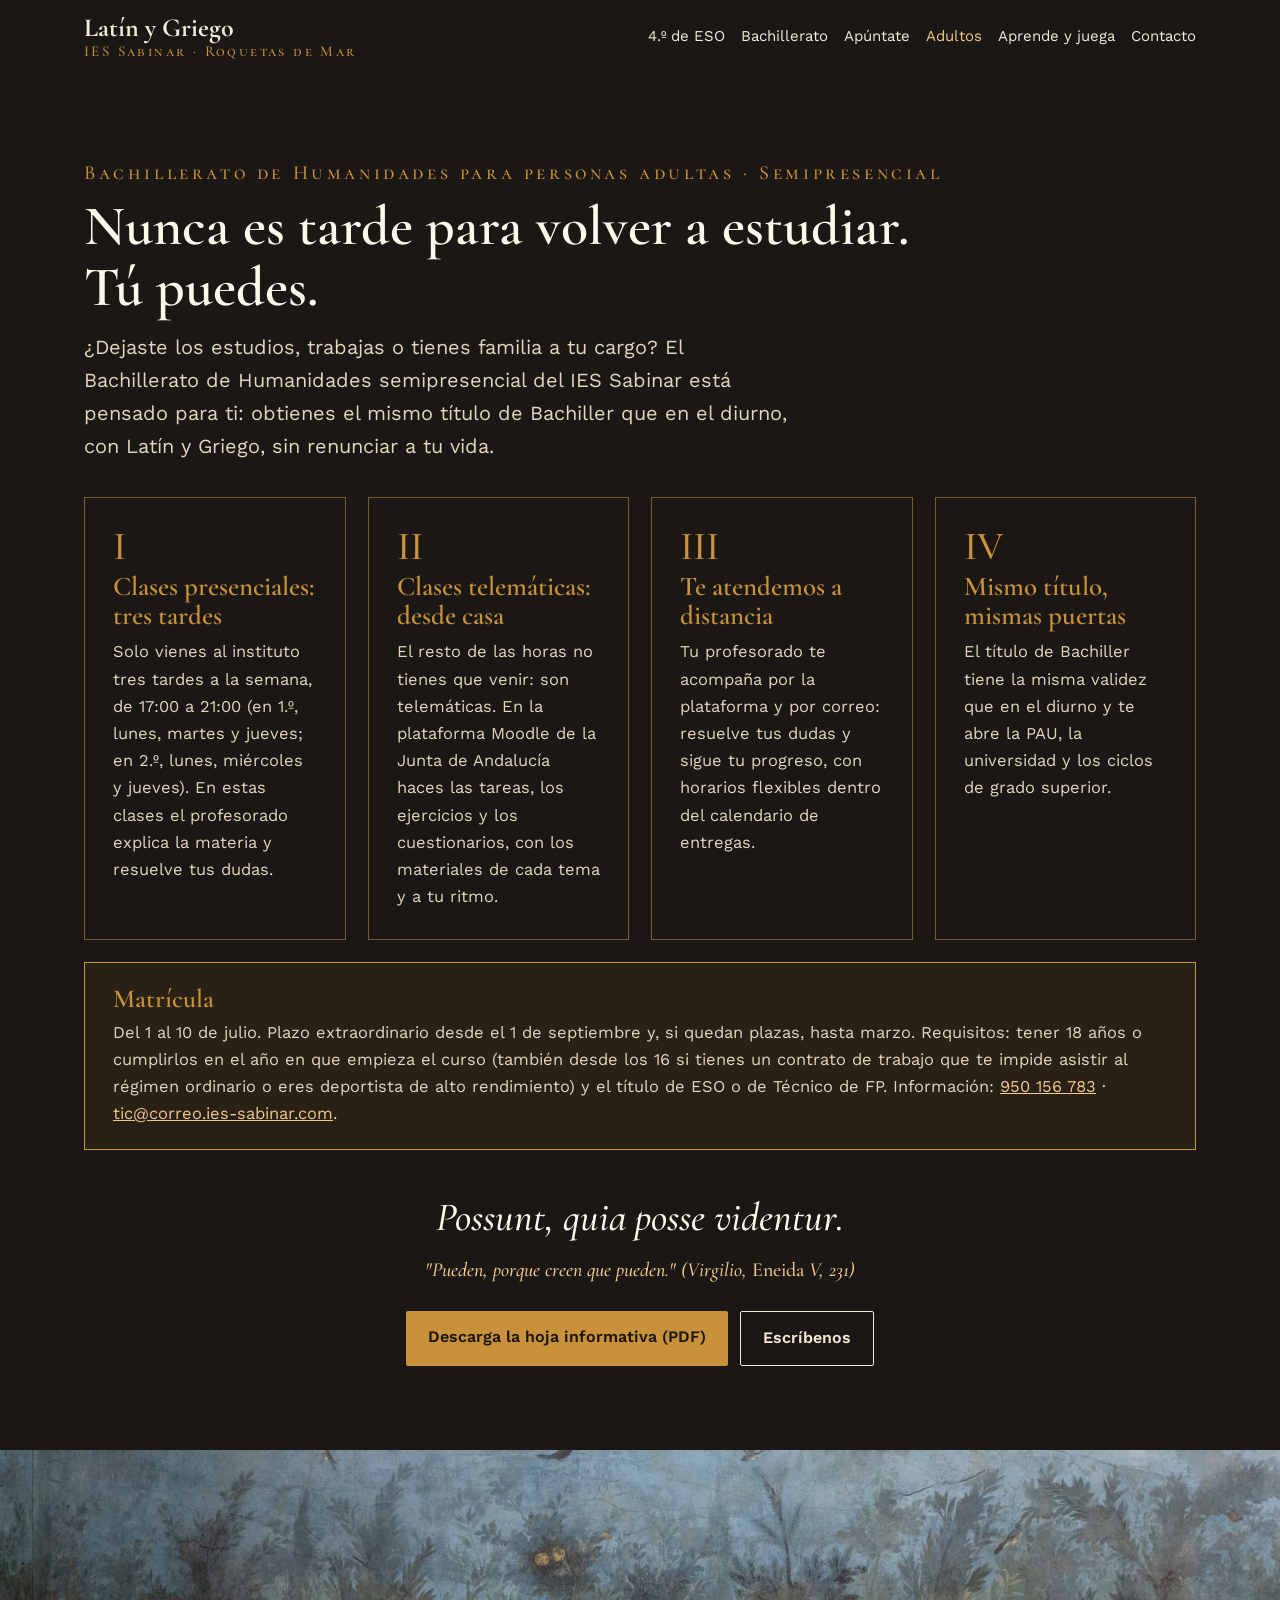
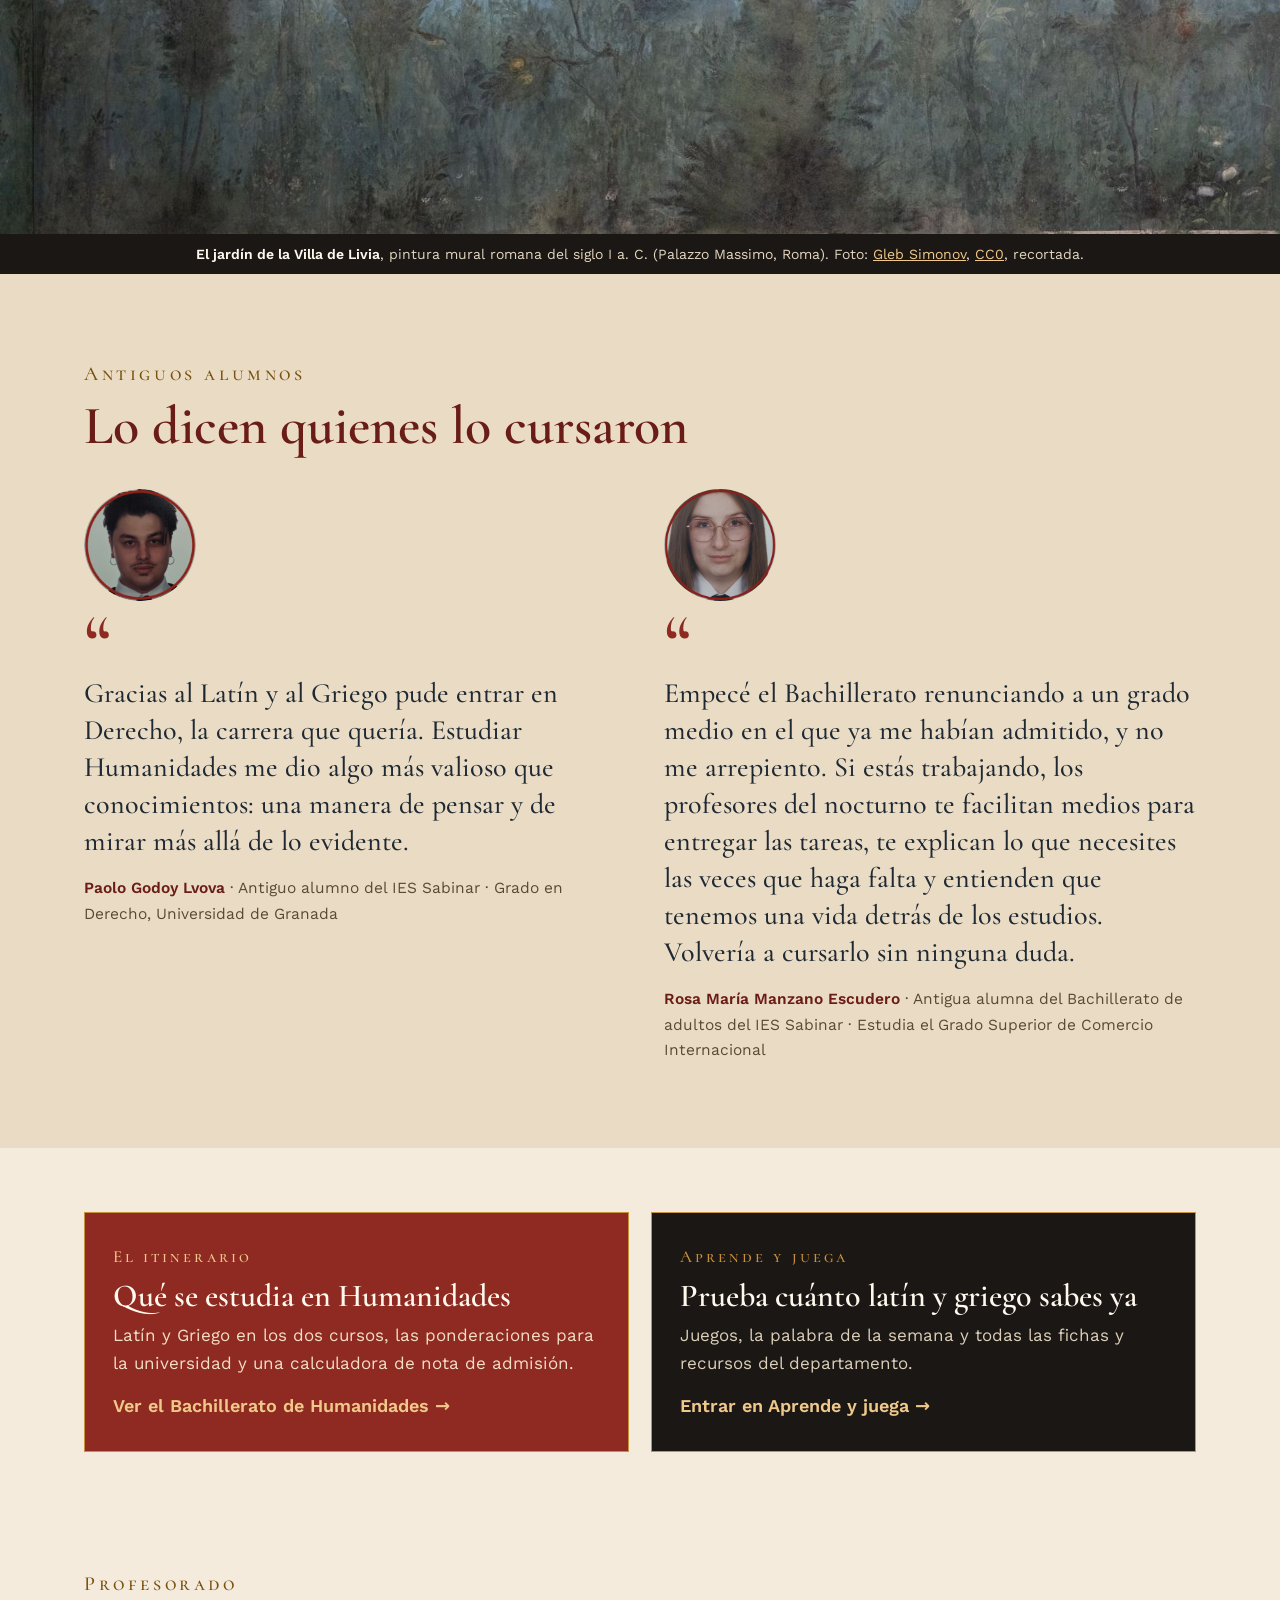
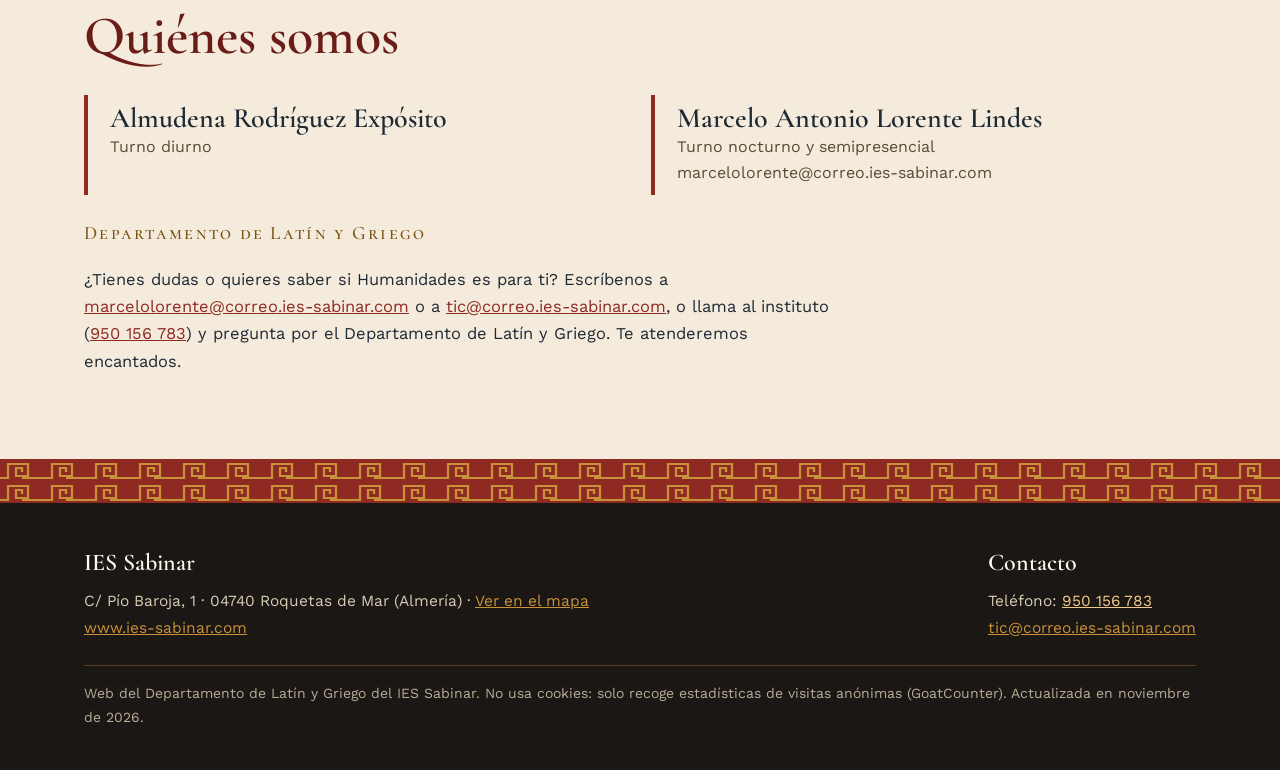
==== commit 7525342a: "Adultos: buscadores y modelo semipresencial" ====
--- a/adultos/index.html
+++ b/adultos/index.html
@@ -3,8 +3,8 @@
 <head>
 <meta charset="utf-8">
 <meta name="viewport" content="width=device-width, initial-scale=1">
-<title>Bachillerato para personas adultas (semipresencial) · Latín y Griego · IES Sabinar</title>
-<meta name="description" content="Bachillerato de Humanidades semipresencial para personas adultas en el IES Sabinar (Roquetas de Mar): tres tardes a la semana y el resto desde casa. Requisitos y matrícula.">
+<title>Bachillerato para adultos semipresencial en Roquetas de Mar (Almería) · IES Sabinar</title>
+<meta name="description" content="Bachillerato para adultos semipresencial en Roquetas de Mar (Almería): tres tardes a la semana y el resto desde casa, con el mismo título que el diurno. Requisitos y matrícula.">
 <link rel="canonical" href="https://latinygriegosabinar.github.io/adultos/">
 <meta name="theme-color" content="#1B1714">
 <link rel="icon" href="../favicon.ico" sizes="32x32">
@@ -50,8 +50,8 @@
     <h1 style="font-family:var(--serif);font-weight:600;line-height:1.08;margin:0;font-size:clamp(34px,5vw,56px);color:#FFF8EC">Nunca es tarde para volver a estudiar.<br><span class="tupuedes">Tú puedes.</span></h1>
     <p class="intro">¿Dejaste los estudios, trabajas o tienes familia a tu cargo? El Bachillerato de Humanidades semipresencial del IES Sabinar está pensado para ti: obtienes el mismo título de Bachiller que en el diurno, con Latín y Griego, sin renunciar a tu vida.</p>
     <div class="grid">
-      <div class="caja"><span class="num" aria-hidden="true">I</span><h3>No vienes todos los días</h3><p>Solo tres tardes a la semana, de 17:00 a 21:00. En 1.º, lunes, martes y jueves; en 2.º, lunes, miércoles y jueves.</p></div>
-      <div class="caja"><span class="num" aria-hidden="true">II</span><h3>El resto, desde casa</h3><p>Las horas a distancia se trabajan en la plataforma Moodle de la Junta de Andalucía, con materiales, tareas y cuestionarios, a tu ritmo.</p></div>
+      <div class="caja"><span class="num" aria-hidden="true">I</span><h3>Clases presenciales: tres tardes</h3><p>Solo vienes al instituto tres tardes a la semana, de 17:00 a 21:00 (en 1.º, lunes, martes y jueves; en 2.º, lunes, miércoles y jueves). En estas clases el profesorado explica la materia y resuelve tus dudas.</p></div>
+      <div class="caja"><span class="num" aria-hidden="true">II</span><h3>Clases telemáticas: desde casa</h3><p>El resto de las horas no tienes que venir: son telemáticas. En la plataforma Moodle de la Junta de Andalucía haces las tareas, los ejercicios y los cuestionarios, con los materiales de cada tema y a tu ritmo.</p></div>
       <div class="caja"><span class="num" aria-hidden="true">III</span><h3>Te atendemos a distancia</h3><p>Tu profesorado te acompaña por la plataforma y por correo: resuelve tus dudas y sigue tu progreso, con horarios flexibles dentro del calendario de entregas.</p></div>
       <div class="caja"><span class="num" aria-hidden="true">IV</span><h3>Mismo título, mismas puertas</h3><p>El título de Bachiller tiene la misma validez que en el diurno y te abre la PAU, la universidad y los ciclos de grado superior.</p></div>
     </div>
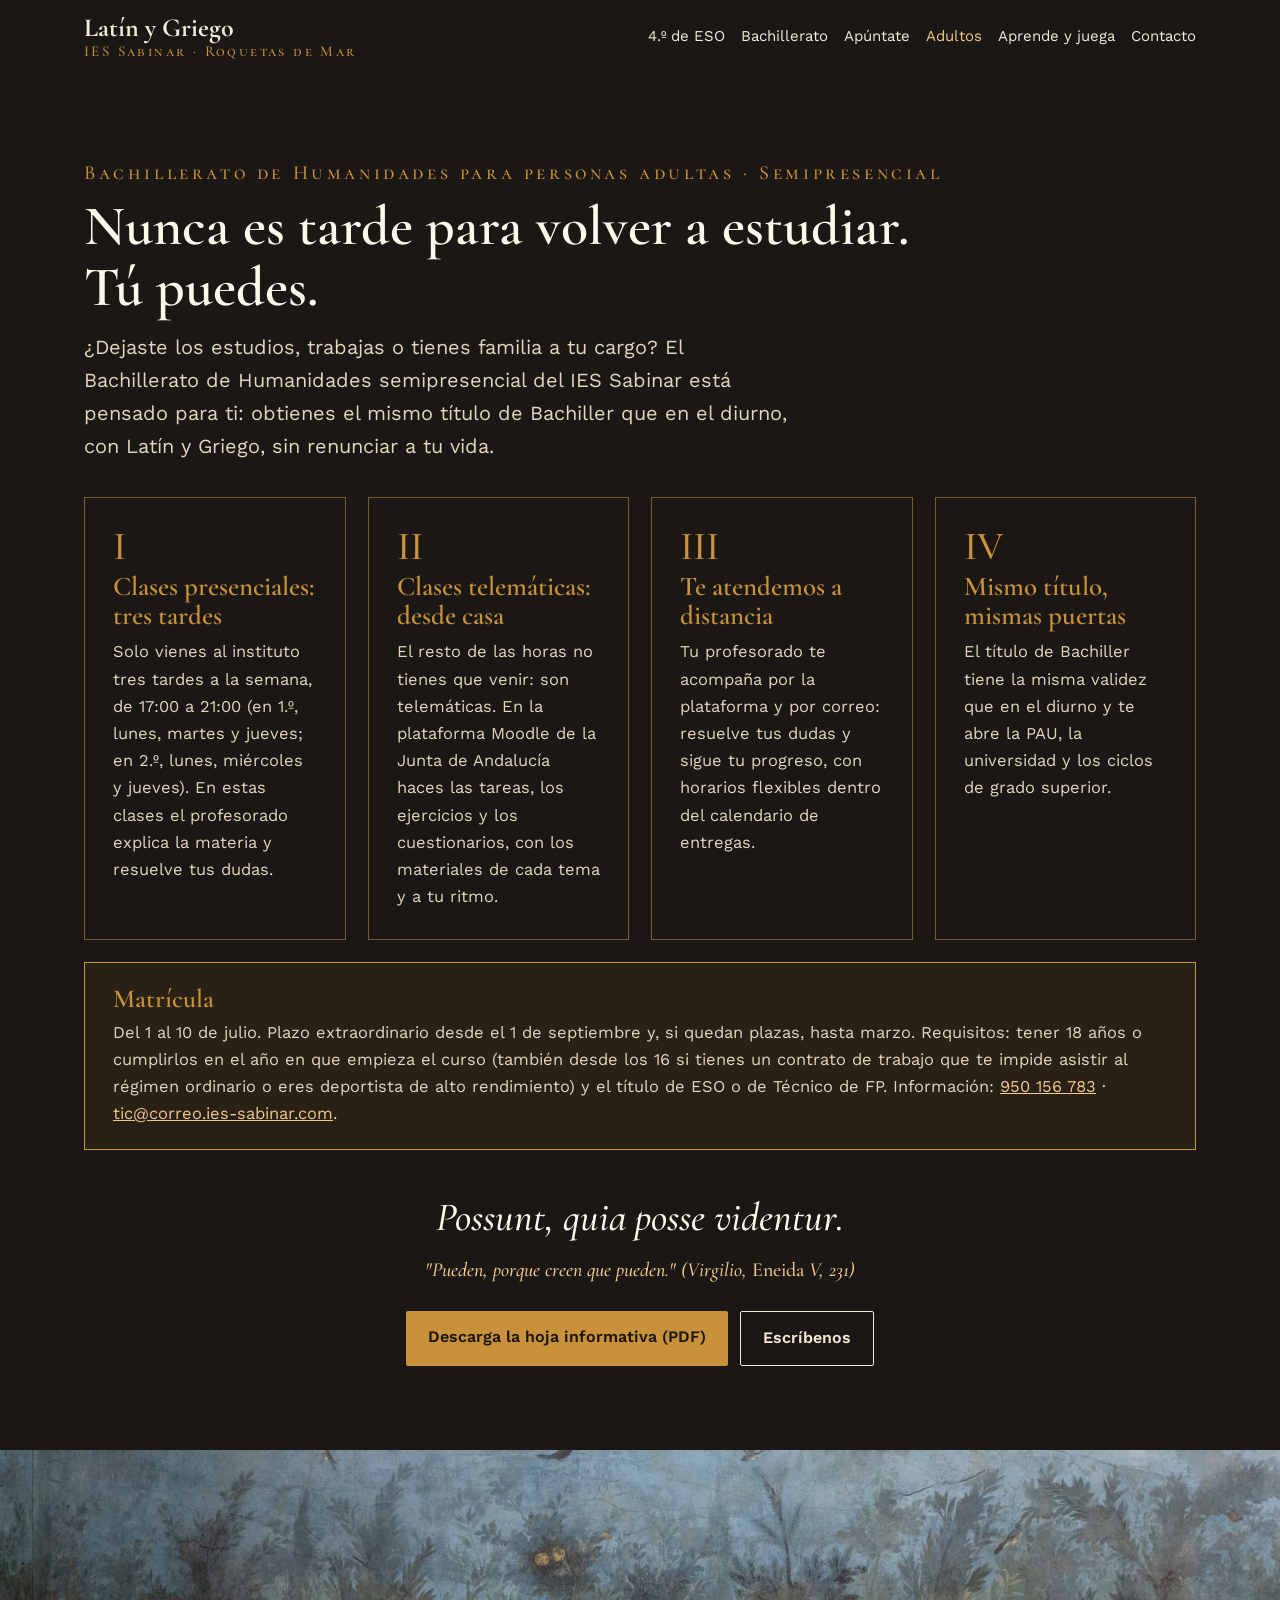
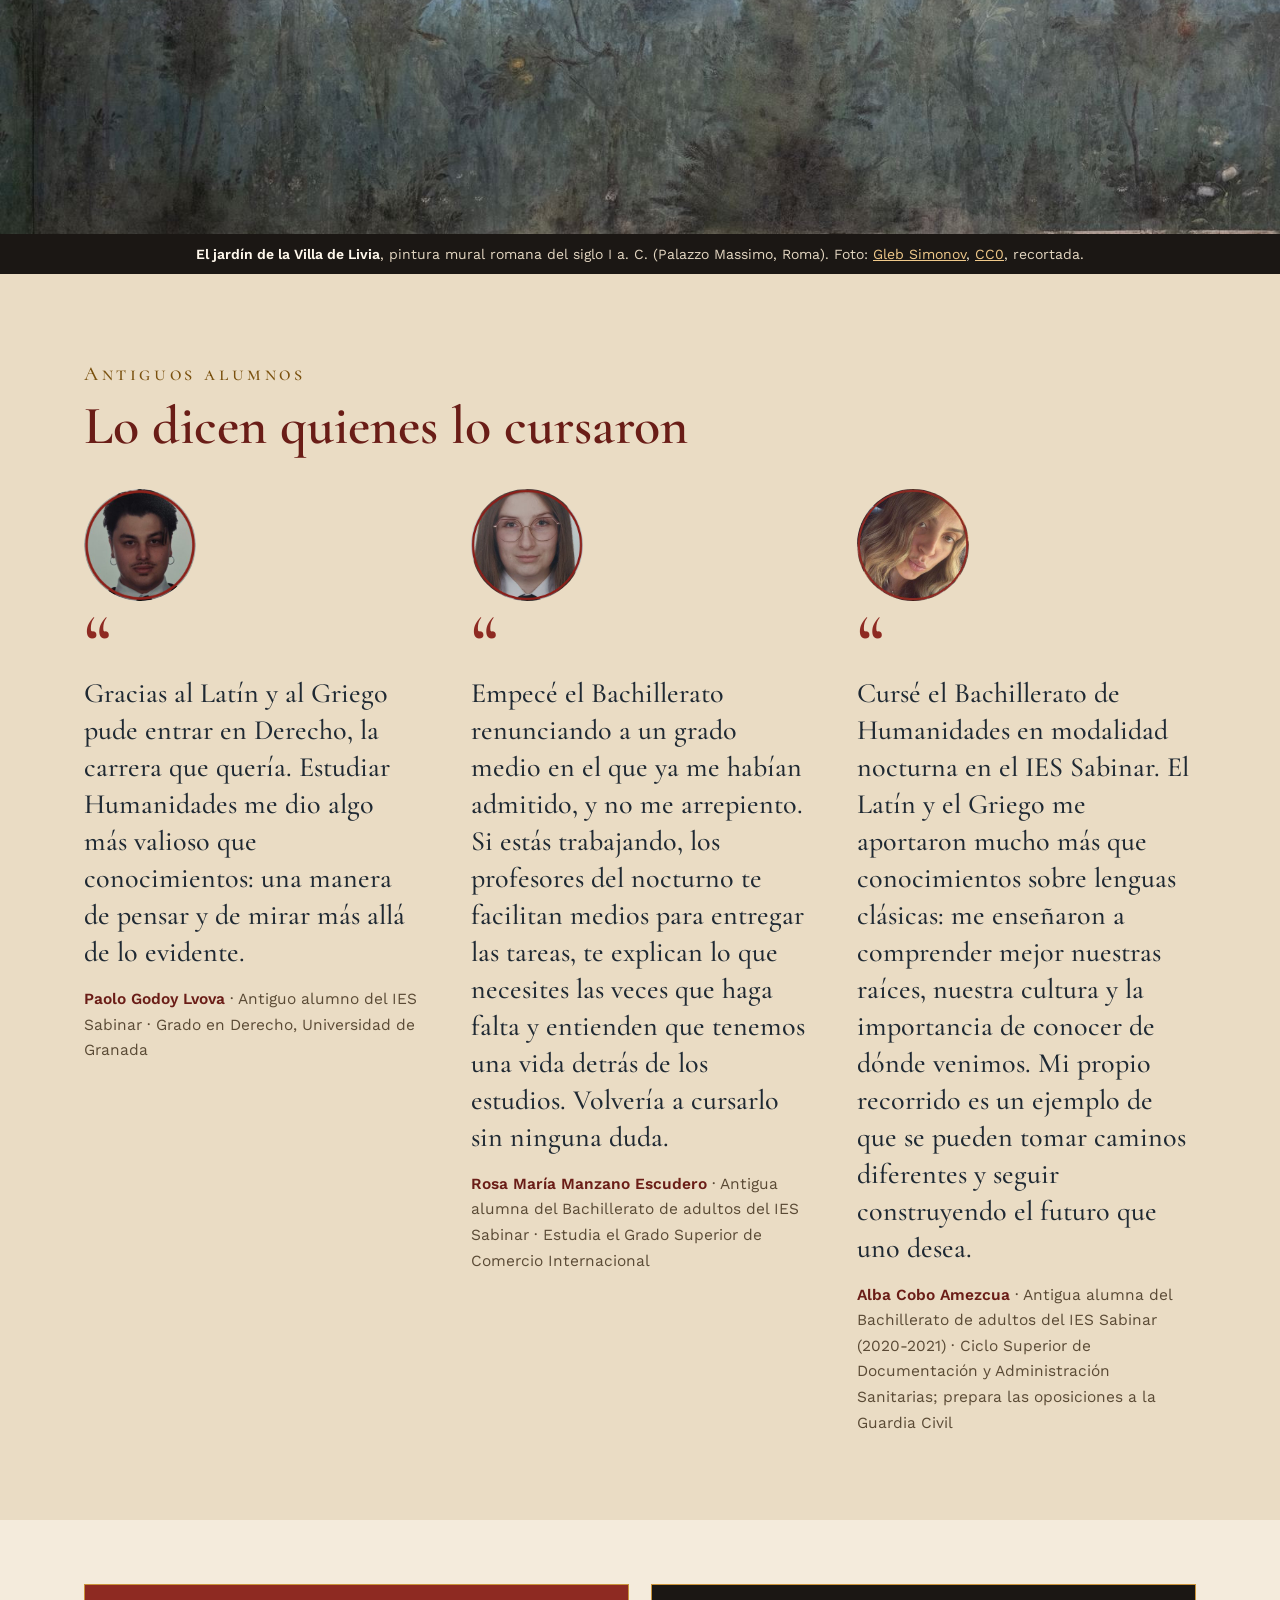
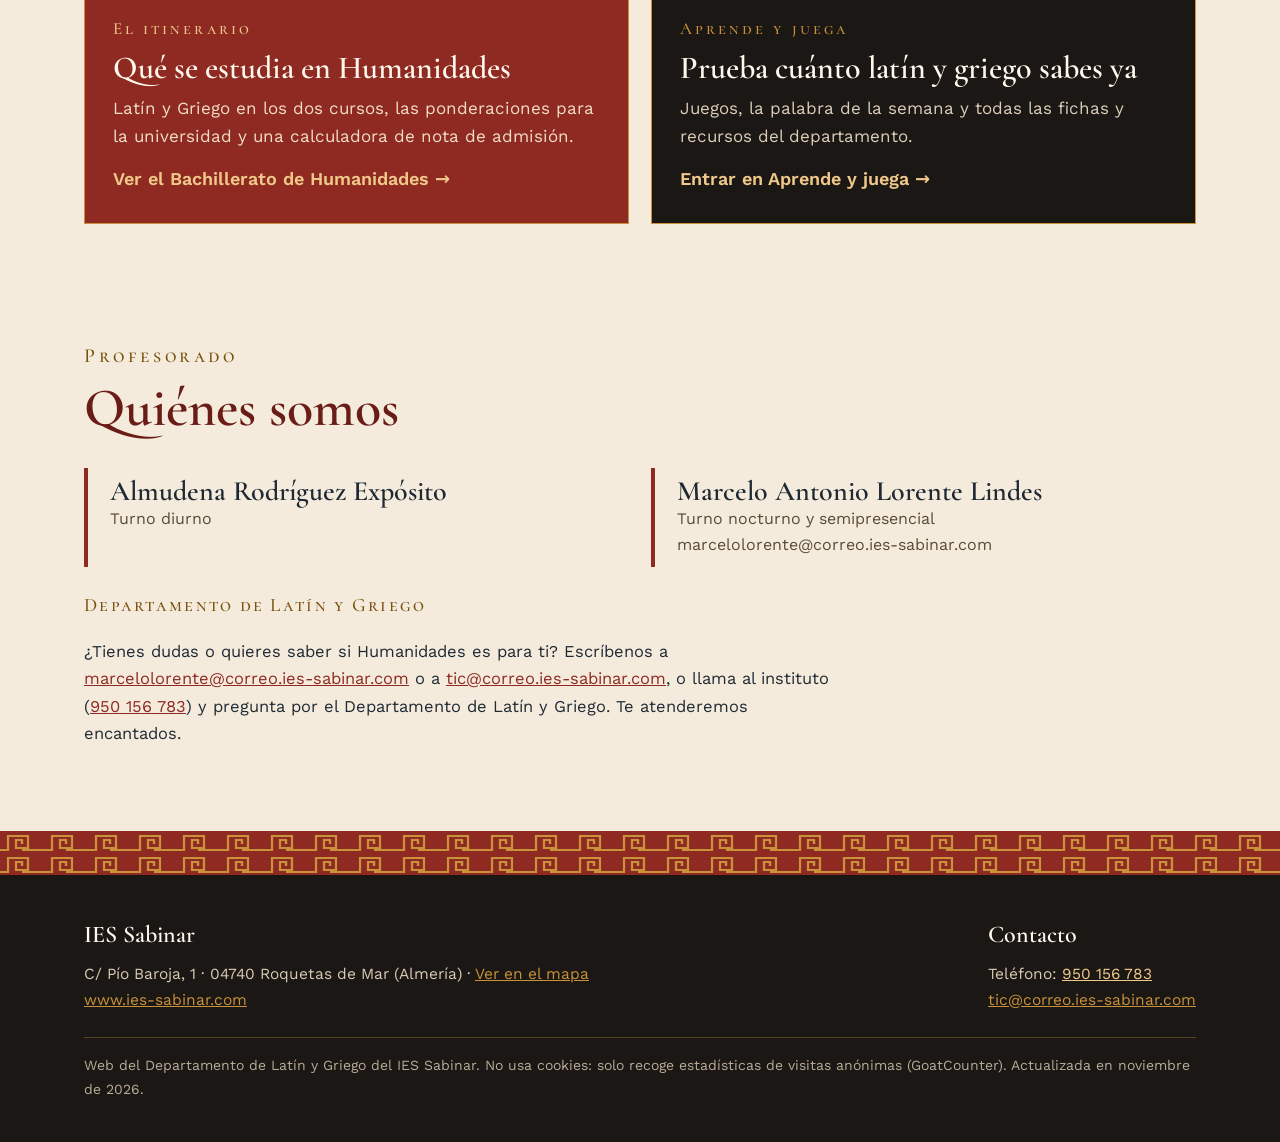
==== commit af012f96: "Adultos: testimonio de Alba Cobo Amezcua" ====
--- a/adultos/index.html
+++ b/adultos/index.html
@@ -81,6 +81,11 @@
         <blockquote>Empecé el Bachillerato renunciando a un grado medio en el que ya me habían admitido, y no me arrepiento. Si estás trabajando, los profesores del nocturno te facilitan medios para entregar las tareas, te explican lo que necesites las veces que haga falta y entienden que tenemos una vida detrás de los estudios. Volvería a cursarlo sin ninguna duda.</blockquote>
         <p class="autor"><b>Rosa María Manzano Escudero</b> · Antigua alumna del Bachillerato de adultos del IES Sabinar · Estudia el Grado Superior de Comercio Internacional</p>
       </div>
+      <div>
+        <img class="foto-test" src="../alba-cobo.jpg" width="112" height="112" loading="lazy" decoding="async" alt="Alba Cobo Amezcua">
+        <blockquote>Cursé el Bachillerato de Humanidades en modalidad nocturna en el IES Sabinar. El Latín y el Griego me aportaron mucho más que conocimientos sobre lenguas clásicas: me enseñaron a comprender mejor nuestras raíces, nuestra cultura y la importancia de conocer de dónde venimos. Mi propio recorrido es un ejemplo de que se pueden tomar caminos diferentes y seguir construyendo el futuro que uno desea.</blockquote>
+        <p class="autor"><b>Alba Cobo Amezcua</b> · Antigua alumna del Bachillerato de adultos del IES Sabinar (2020-2021) · Ciclo Superior de Documentación y Administración Sanitarias; prepara las oposiciones a la Guardia Civil</p>
+      </div>
     </div>
   </div>
 </section>
--- a/estilo.css
+++ b/estilo.css
@@ -399,3 +399,5 @@
 .cab-pag.con-arte .banda{margin-top:36px}
 .banda.entera{background:var(--negro);text-align:center}
 .banda.entera img{height:auto;max-width:960px;margin:0 auto}
+
+.testimonio .grid.cuatro{grid-template-columns:repeat(auto-fit,minmax(min(100%,420px),1fr));column-gap:64px}
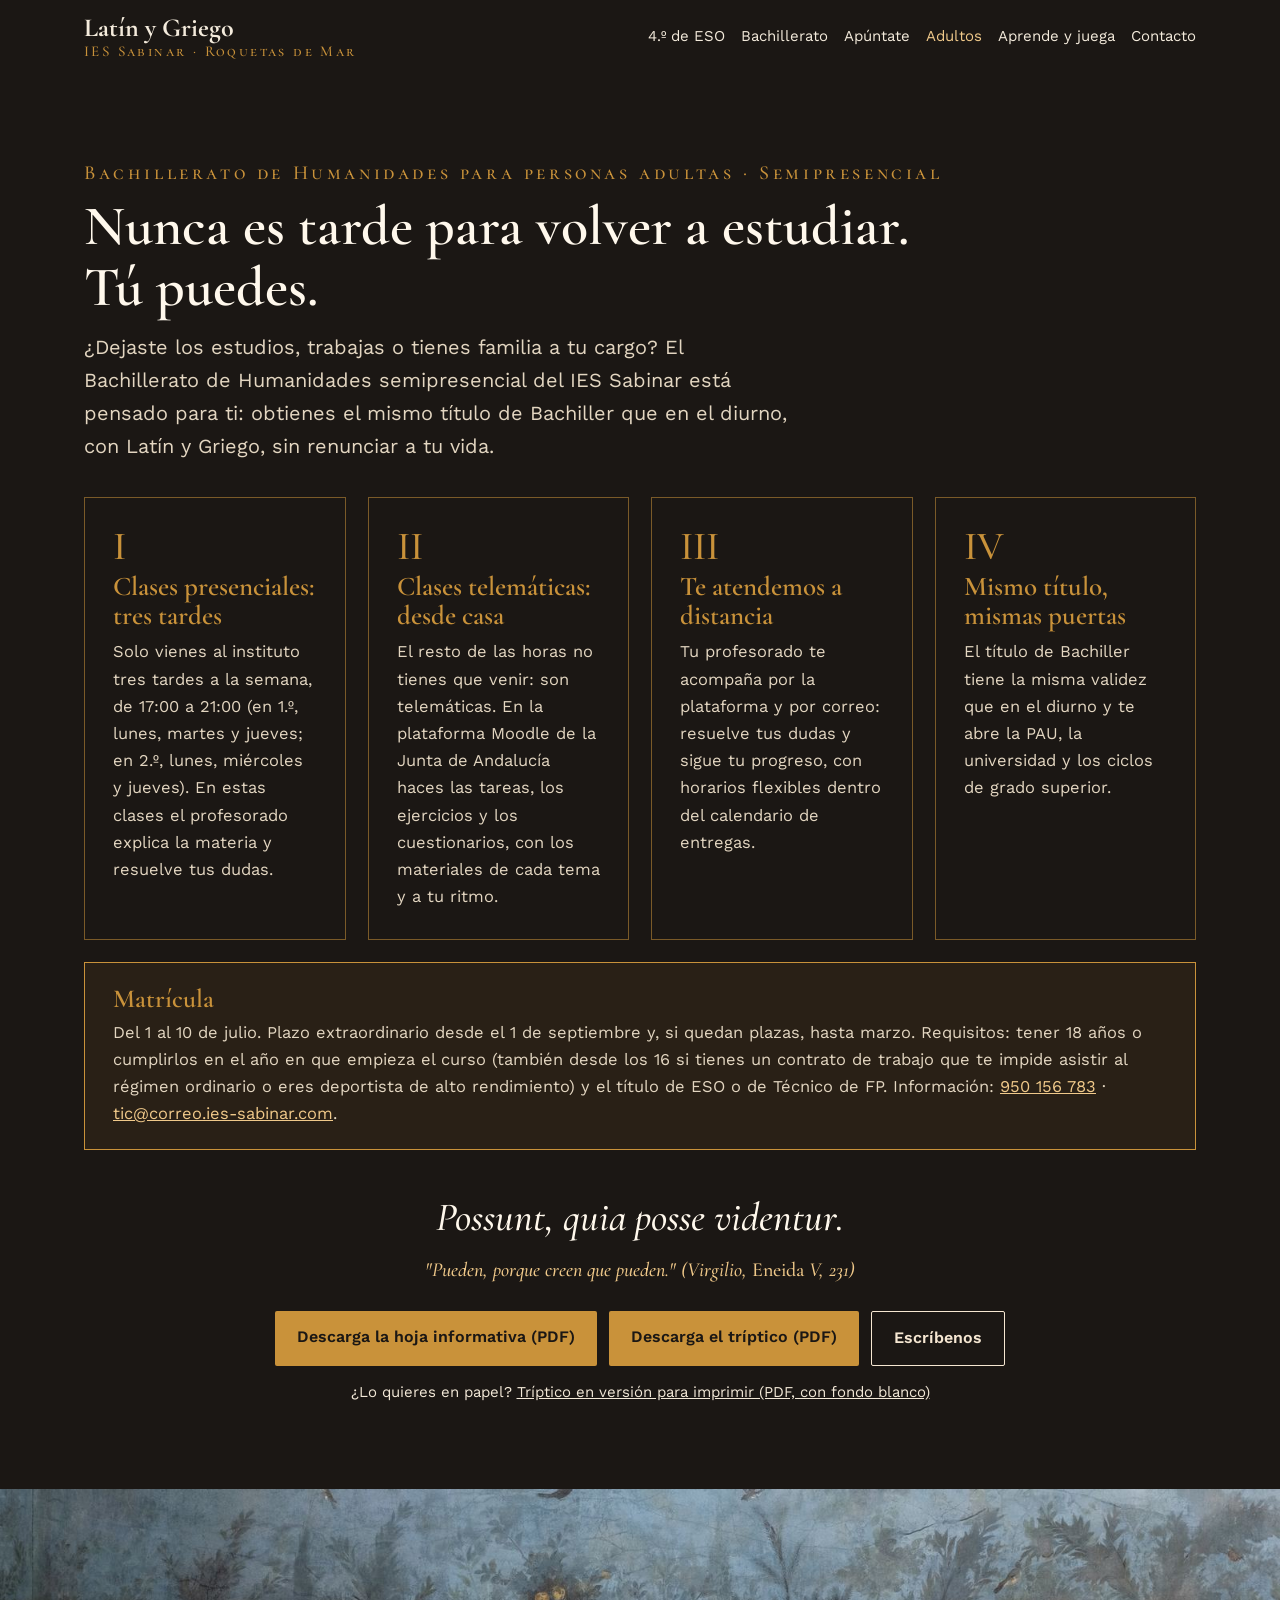
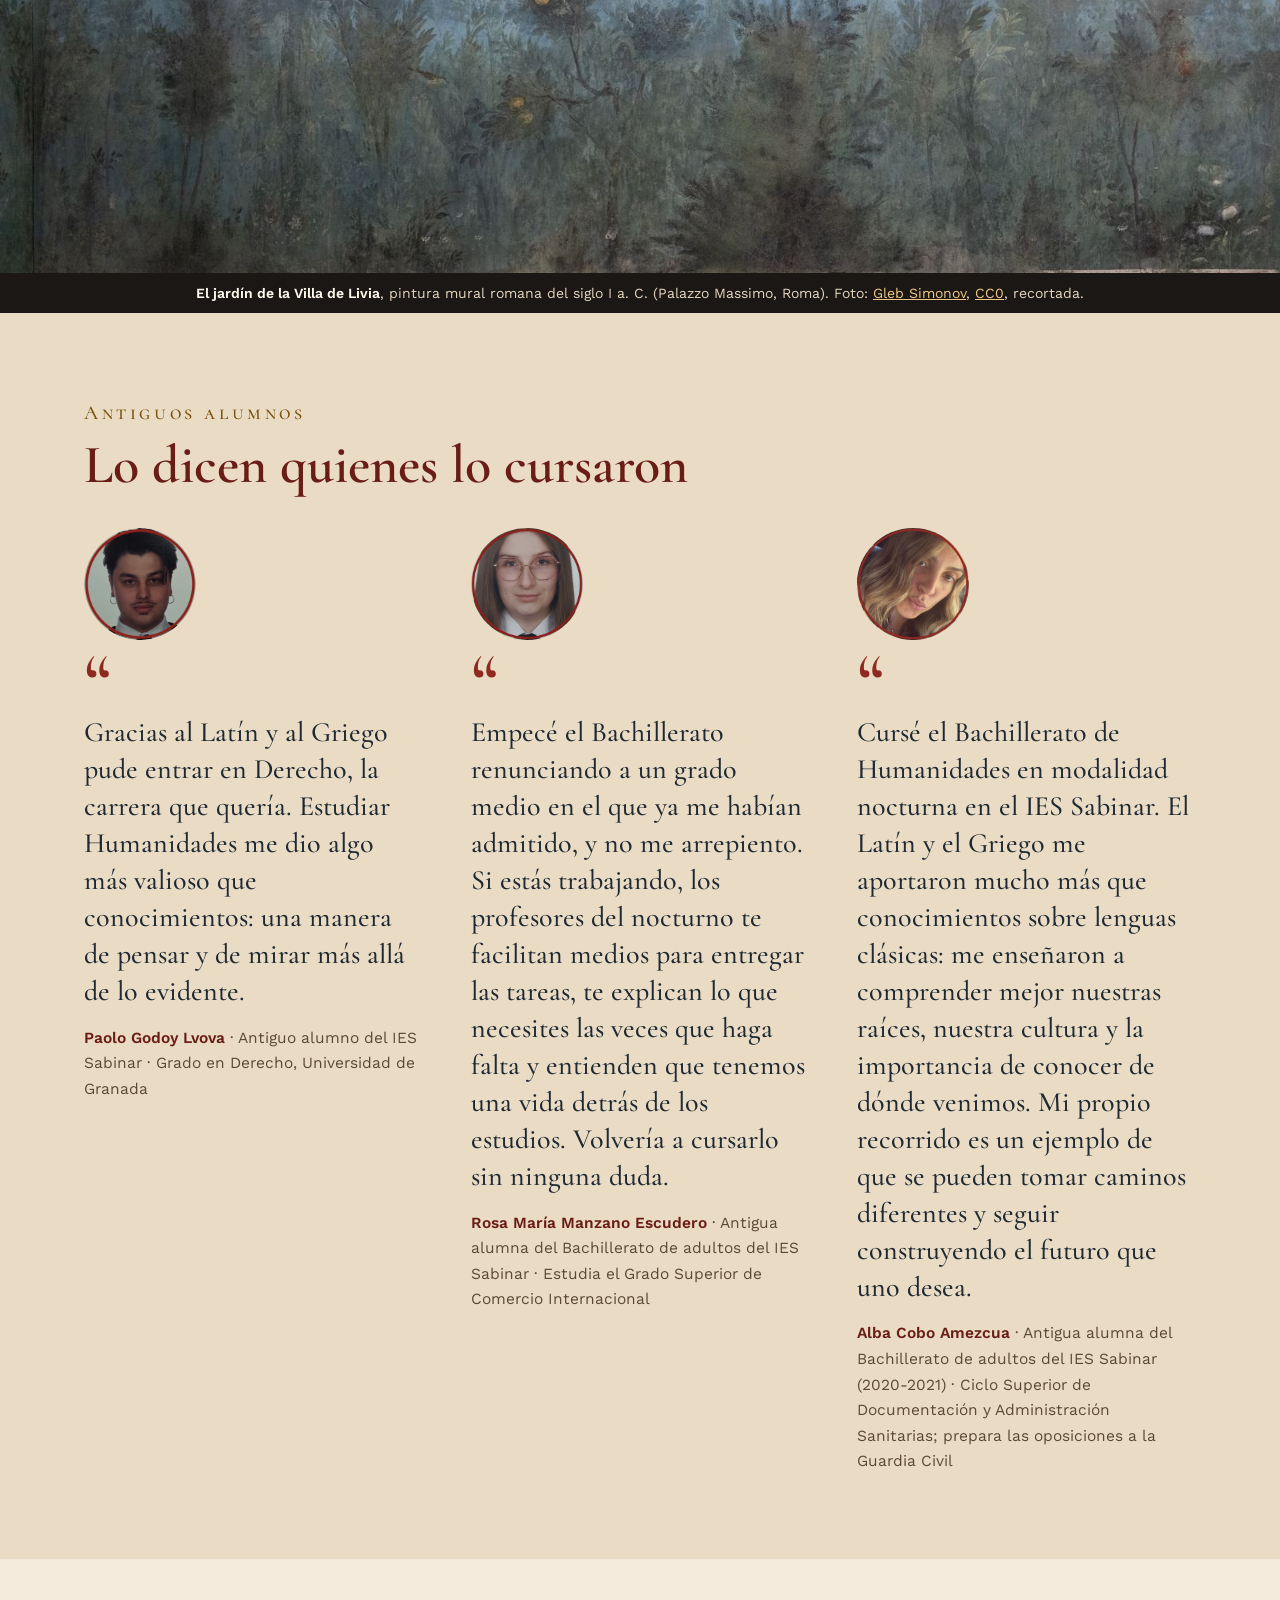
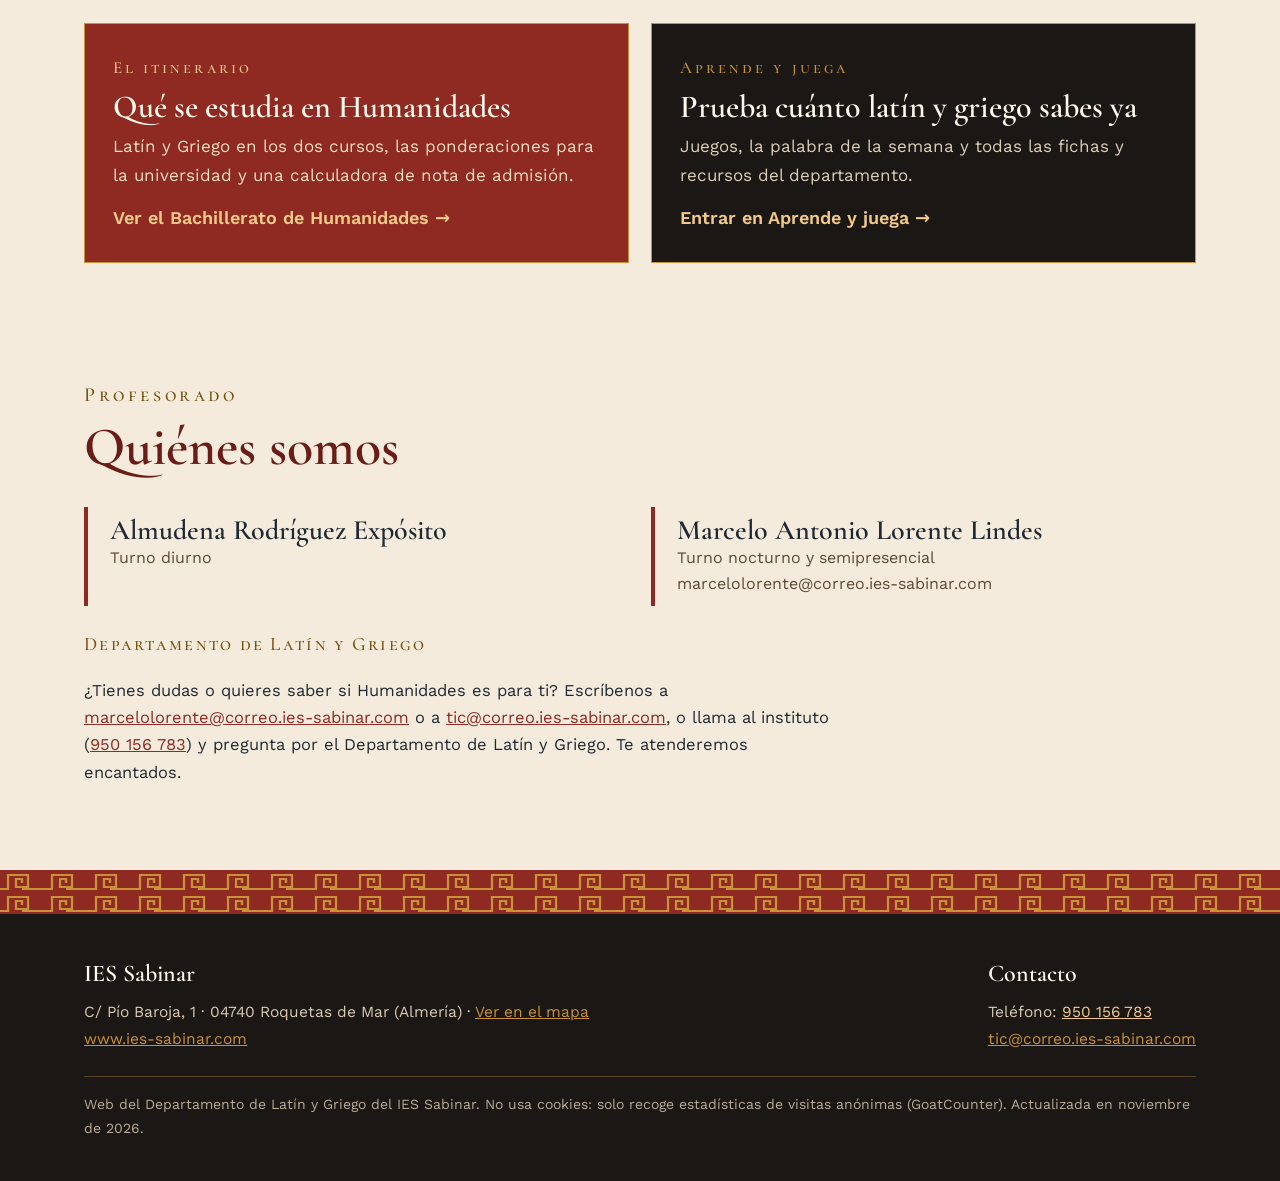
==== commit ac6f9322: "Adultos: enlaces al tríptico (digital y para imprimir)" ====
--- a/adultos/index.html
+++ b/adultos/index.html
@@ -57,7 +57,8 @@
     </div>
     <div class="matricula"><h3>Matrícula</h3><p>Del 1 al 10 de julio. Plazo extraordinario desde el 1 de septiembre y, si quedan plazas, hasta marzo. Requisitos: tener 18 años o cumplirlos en el año en que empieza el curso (también desde los 16 si tienes un contrato de trabajo que te impide asistir al régimen ordinario o eres deportista de alto rendimiento) y el título de ESO o de Técnico de FP. Información: <a href="tel:+34950156783">950 156 783</a> · <a href="mailto:tic@correo.ies-sabinar.com">tic@correo.ies-sabinar.com</a>.</p></div>
     <p class="cita-adultos"><span class="lat" lang="la">Possunt, quia posse videntur.</span><span class="es">"Pueden, porque creen que pueden." (Virgilio, <span style="font-style:normal">Eneida</span> V, 231)</span></p>
-    <div class="botones"><a class="btn btn-ocre" href="https://www.ies-sabinar.com/uploads/49961-bachillerato-para-personas-adultas-ies-sabinar-2026-27-2.pdf">Descarga la hoja informativa (PDF)</a><a class="btn btn-linea" href="mailto:marcelolorente@correo.ies-sabinar.com">Escríbenos</a></div>
+    <div class="botones"><a class="btn btn-ocre" href="https://www.ies-sabinar.com/uploads/49961-bachillerato-para-personas-adultas-ies-sabinar-2026-27-2.pdf">Descarga la hoja informativa (PDF)</a><a class="btn btn-ocre" href="https://www.ies-sabinar.com/uploads/16439-triptico-bachillerato-humanidades-adultos-ies-sabinar-digital.pdf">Descarga el tríptico (PDF)</a><a class="btn btn-linea" href="mailto:marcelolorente@correo.ies-sabinar.com">Escríbenos</a></div>
+    <p style="margin:14px 0 0;font-size:15px;color:#F3E9D8;text-align:center">¿Lo quieres en papel? <a style="color:inherit;text-decoration:underline" href="https://www.ies-sabinar.com/uploads/47632-triptico-bachillerato-humanidades-adultos-ies-sabinar-imprimir.pdf">Tríptico en versión para imprimir (PDF, con fondo blanco)</a></p>
   </div>
 </section>
 
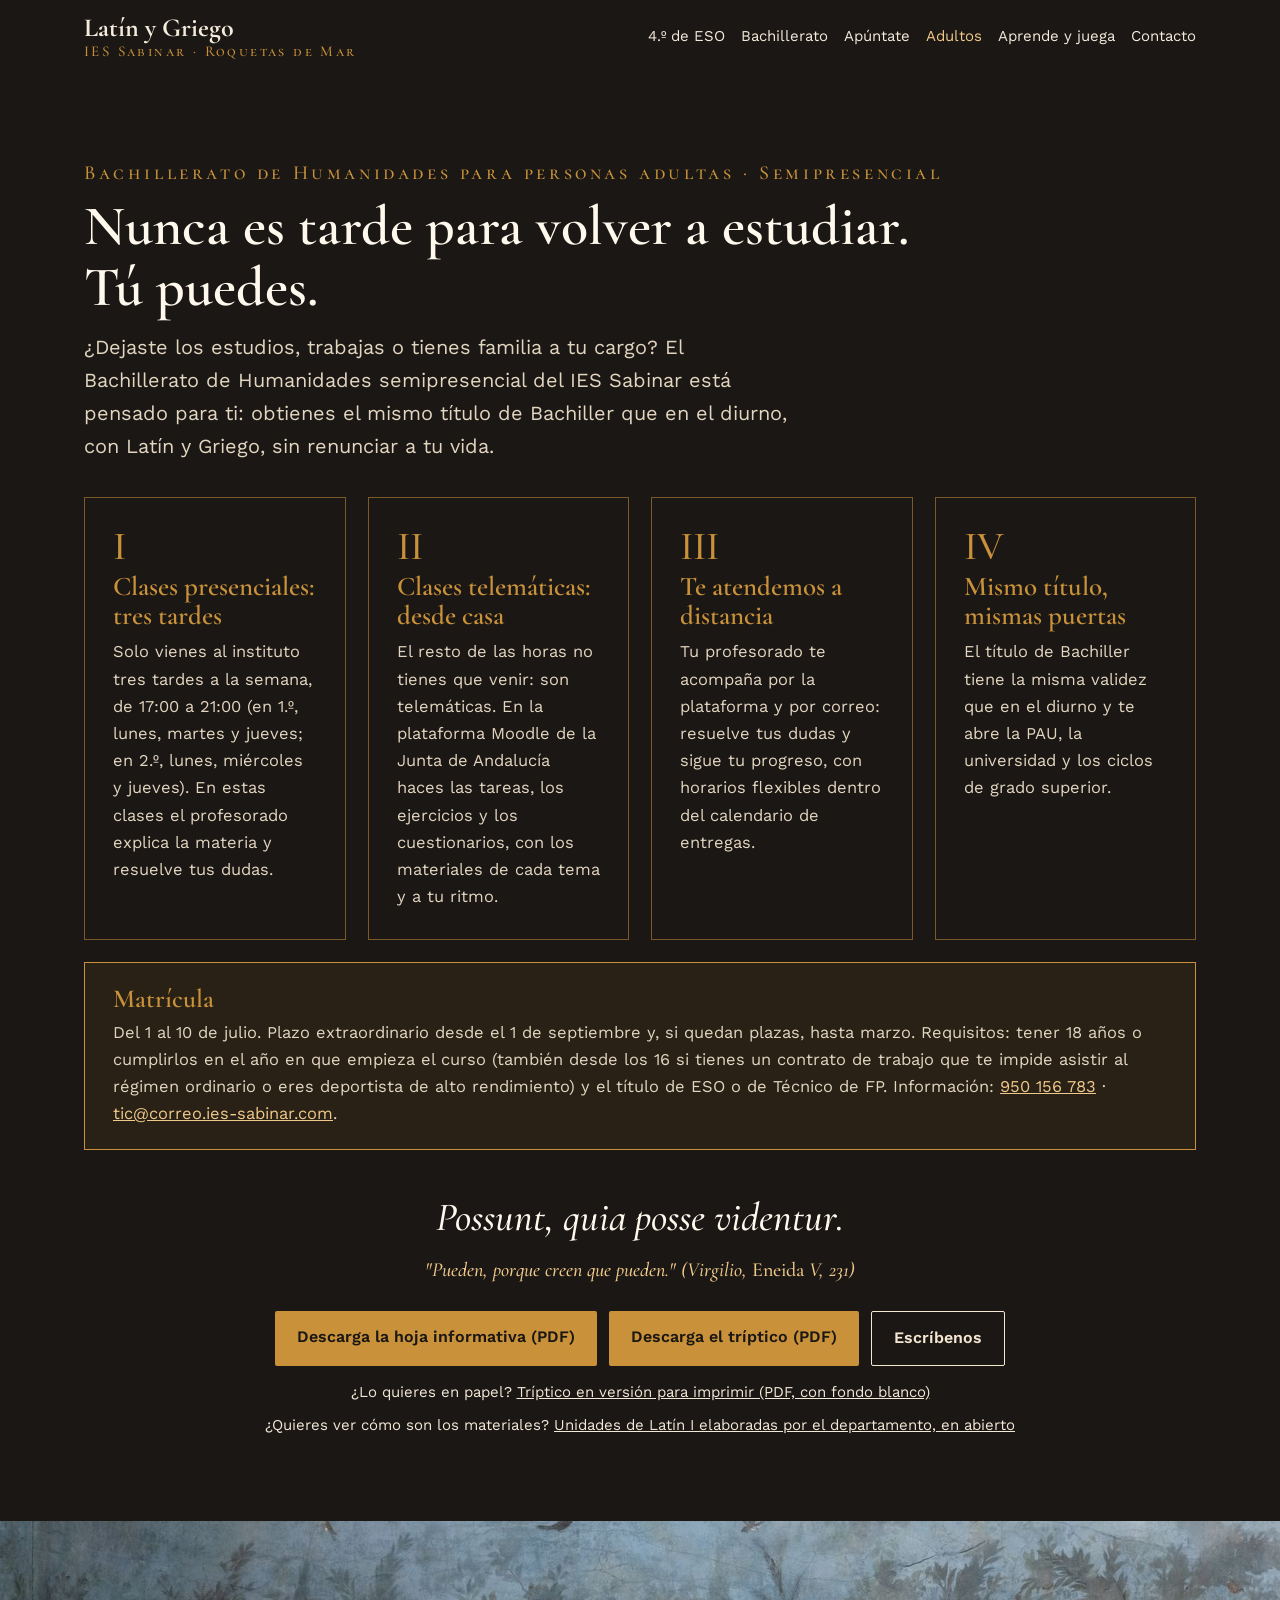
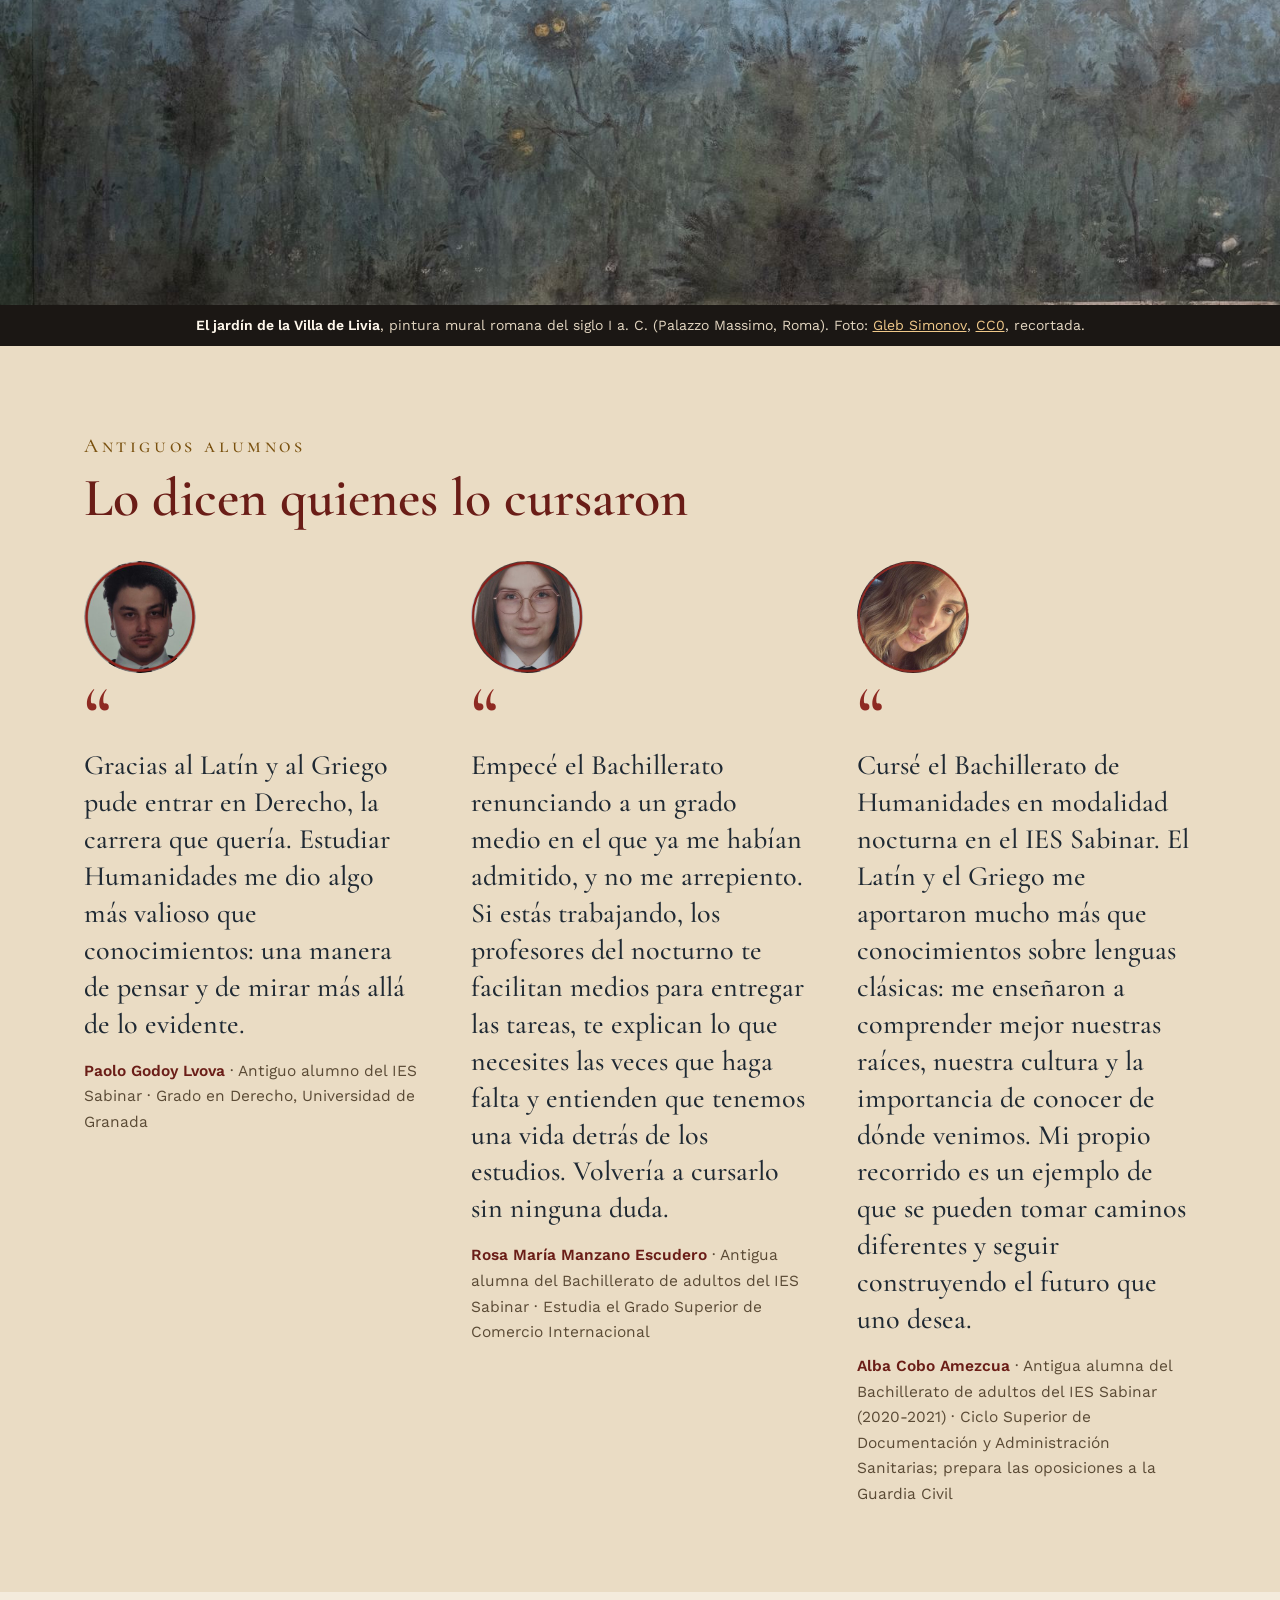
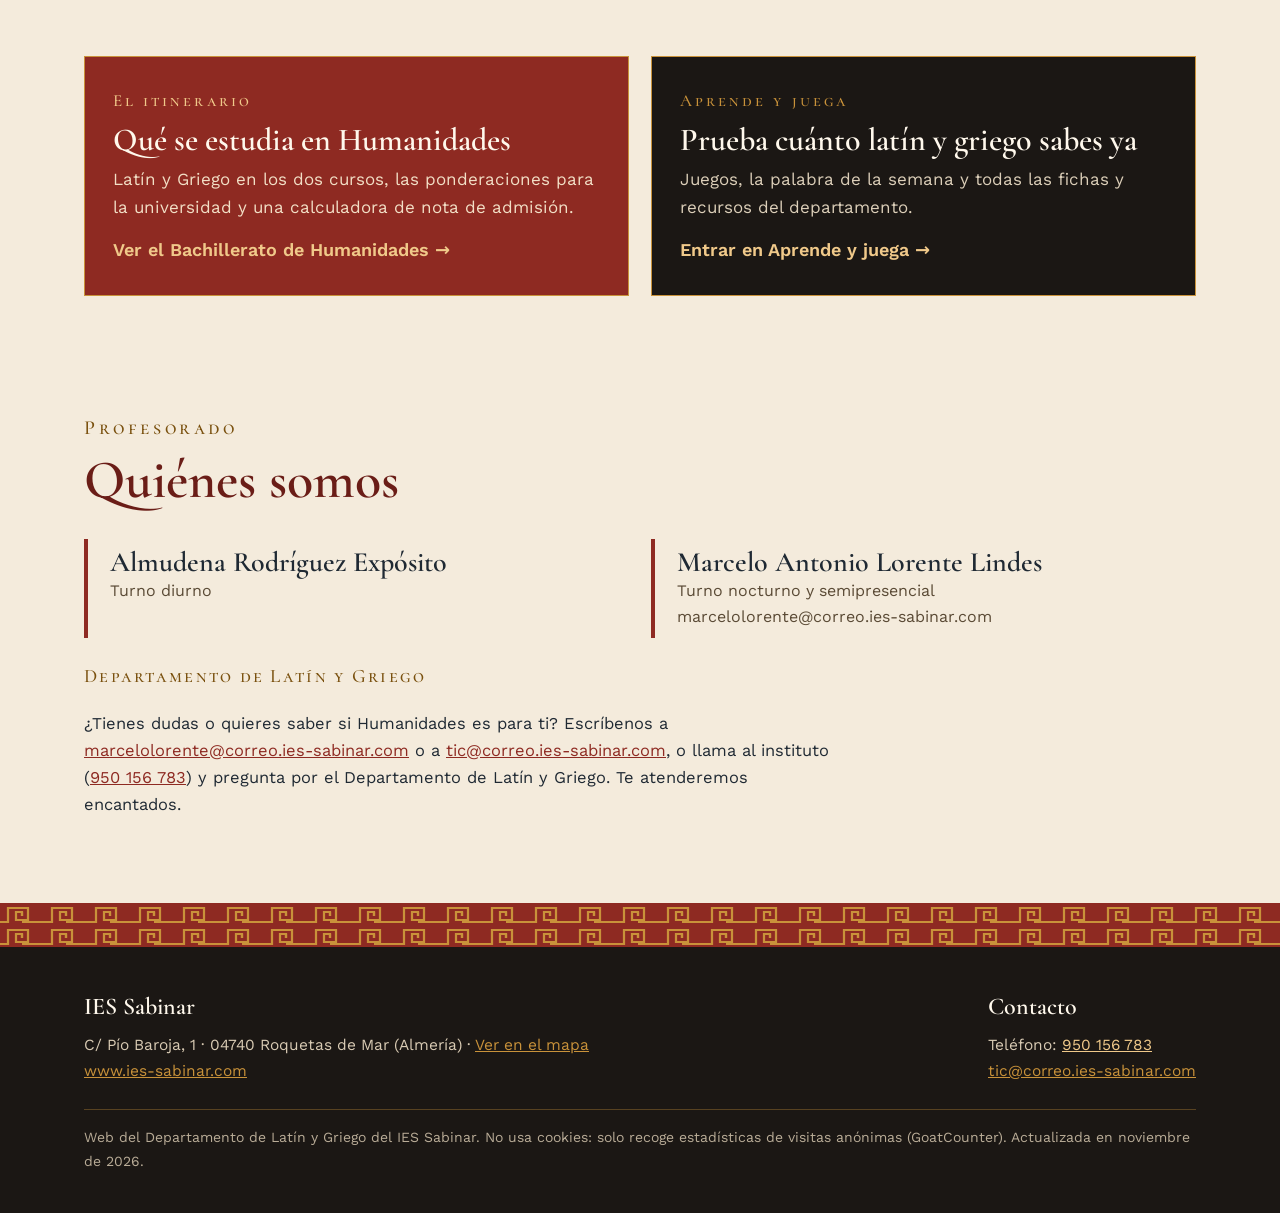
==== commit 7ceb5fe5: "Adultos: enlace a Latín I en abierto" ====
--- a/adultos/index.html
+++ b/adultos/index.html
@@ -57,14 +57,15 @@
     </div>
     <div class="matricula"><h3>Matrícula</h3><p>Del 1 al 10 de julio. Plazo extraordinario desde el 1 de septiembre y, si quedan plazas, hasta marzo. Requisitos: tener 18 años o cumplirlos en el año en que empieza el curso (también desde los 16 si tienes un contrato de trabajo que te impide asistir al régimen ordinario o eres deportista de alto rendimiento) y el título de ESO o de Técnico de FP. Información: <a href="tel:+34950156783">950 156 783</a> · <a href="mailto:tic@correo.ies-sabinar.com">tic@correo.ies-sabinar.com</a>.</p></div>
     <p class="cita-adultos"><span class="lat" lang="la">Possunt, quia posse videntur.</span><span class="es">"Pueden, porque creen que pueden." (Virgilio, <span style="font-style:normal">Eneida</span> V, 231)</span></p>
-    <div class="botones"><a class="btn btn-ocre" href="https://www.ies-sabinar.com/uploads/49961-bachillerato-para-personas-adultas-ies-sabinar-2026-27-2.pdf">Descarga la hoja informativa (PDF)</a><a class="btn btn-ocre" href="https://www.ies-sabinar.com/uploads/16439-triptico-bachillerato-humanidades-adultos-ies-sabinar-digital.pdf">Descarga el tríptico (PDF)</a><a class="btn btn-linea" href="mailto:marcelolorente@correo.ies-sabinar.com">Escríbenos</a></div>
-    <p style="margin:14px 0 0;font-size:15px;color:#F3E9D8;text-align:center">¿Lo quieres en papel? <a style="color:inherit;text-decoration:underline" href="https://www.ies-sabinar.com/uploads/47632-triptico-bachillerato-humanidades-adultos-ies-sabinar-imprimir.pdf">Tríptico en versión para imprimir (PDF, con fondo blanco)</a></p>
+    <div class="botones"><a class="btn btn-ocre" href="https://www.ies-sabinar.com/uploads/49961-bachillerato-para-personas-adultas-ies-sabinar-2026-27-2.pdf" target="_blank" rel="noopener">Descarga la hoja informativa (PDF)<span class="vh"> (se abre en una pestaña nueva)</span></a><a class="btn btn-ocre" href="https://www.ies-sabinar.com/uploads/16439-triptico-bachillerato-humanidades-adultos-ies-sabinar-digital.pdf" target="_blank" rel="noopener">Descarga el tríptico (PDF)<span class="vh"> (se abre en una pestaña nueva)</span></a><a class="btn btn-linea" href="mailto:marcelolorente@correo.ies-sabinar.com">Escríbenos</a></div>
+    <p style="margin:14px 0 0;font-size:15px;color:#F3E9D8;text-align:center">¿Lo quieres en papel? <a style="color:inherit;text-decoration:underline" href="https://www.ies-sabinar.com/uploads/47632-triptico-bachillerato-humanidades-adultos-ies-sabinar-imprimir.pdf" target="_blank" rel="noopener">Tríptico en versión para imprimir (PDF, con fondo blanco)<span class="vh"> (se abre en una pestaña nueva)</span></a></p>
+    <p style="margin:8px 0 0;font-size:15px;color:#F3E9D8;text-align:center">¿Quieres ver cómo son los materiales? <a style="color:inherit;text-decoration:underline" href="../aprende/#latin-i">Unidades de Latín I elaboradas por el departamento, en abierto</a></p>
   </div>
 </section>
 
 <figure class="banda">
   <img src="../arte-villa-livia-800.jpg" srcset="../arte-villa-livia-800.jpg 800w, ../arte-villa-livia.jpg 1600w" sizes="100vw" width="1600" height="640" loading="lazy" decoding="async" alt="Pintura mural romana de un jardín con árboles, frutos y pájaros sobre fondo azul">
-  <figcaption><b>El jardín de la Villa de Livia</b>, pintura mural romana del siglo I a. C. (Palazzo Massimo, Roma). Foto: <a href="https://commons.wikimedia.org/wiki/File:Villa_of_Livia_-_Garden_fresco_005.jpg">Gleb Simonov</a>, <a href="https://creativecommons.org/publicdomain/zero/1.0/deed.es">CC0</a>, recortada.</figcaption>
+  <figcaption><b>El jardín de la Villa de Livia</b>, pintura mural romana del siglo I a. C. (Palazzo Massimo, Roma). Foto: <a href="https://commons.wikimedia.org/wiki/File:Villa_of_Livia_-_Garden_fresco_005.jpg" target="_blank" rel="noopener">Gleb Simonov<span class="vh"> (se abre en una pestaña nueva)</span></a>, <a href="https://creativecommons.org/publicdomain/zero/1.0/deed.es" target="_blank" rel="noopener">CC0<span class="vh"> (se abre en una pestaña nueva)</span></a>, recortada.</figcaption>
 </figure>
 
 <section class="testimonio">
@@ -116,7 +117,7 @@
 <div class="greca" aria-hidden="true"></div>
 <footer>
   <div class="wrap">
-    <div><b>IES Sabinar</b><p>C/ Pío Baroja, 1 · 04740 Roquetas de Mar (Almería) · <a href="https://www.google.com/maps/search/?api=1&amp;query=IES+Sabinar+Roquetas+de+Mar">Ver en el mapa</a><br><a href="https://www.ies-sabinar.com/">www.ies-sabinar.com</a></p></div>
+    <div><b>IES Sabinar</b><p>C/ Pío Baroja, 1 · 04740 Roquetas de Mar (Almería) · <a href="https://www.google.com/maps/search/?api=1&amp;query=IES+Sabinar+Roquetas+de+Mar" target="_blank" rel="noopener">Ver en el mapa<span class="vh"> (se abre en una pestaña nueva)</span></a><br><a href="https://www.ies-sabinar.com/" target="_blank" rel="noopener">www.ies-sabinar.com<span class="vh"> (se abre en una pestaña nueva)</span></a></p></div>
     <div><b>Contacto</b><p>Teléfono: <a href="tel:+34950156783">950 156 783</a><br><a href="mailto:tic@correo.ies-sabinar.com">tic@correo.ies-sabinar.com</a></p></div>
     <p class="legal">Web del Departamento de Latín y Griego del IES Sabinar. No usa cookies: solo recoge estadísticas de visitas anónimas (GoatCounter). Actualizada en noviembre de 2026.</p>
   </div>
--- a/estilo.css
+++ b/estilo.css
@@ -401,3 +401,16 @@
 .banda.entera img{height:auto;max-width:960px;margin:0 auto}
 
 .testimonio .grid.cuatro{grid-template-columns:repeat(auto-fit,minmax(min(100%,420px),1fr));column-gap:64px}
+
+/* Latín I en abierto (REA) */
+.recurso2.sda{justify-content:flex-start;gap:8px;padding-top:0}
+.sda-img{display:block;width:calc(100% + 44px);max-width:none;margin:0 -22px 10px;height:auto;aspect-ratio:3/2;object-fit:cover;border-bottom:4px solid var(--rojo)}
+.sda-cred{margin:auto 0 0;padding-top:10px;font-size:12.5px;line-height:1.45;color:#7A6A55;font-weight:400}
+.sda-cred a{color:inherit}
+.sda-ante{font-size:12.5px;font-weight:600;letter-spacing:.12em;text-transform:uppercase;color:#8A6A2E}
+.sda-tit{font-family:var(--serif);font-size:26px;margin-top:-4px;font-weight:600;color:var(--rojo-osc);line-height:1.2}
+.recurso2.sda small{font-size:15px;font-weight:400;color:#5A4A35;line-height:1.45}
+.recurso2.sda .vers{flex-direction:column;gap:6px;margin-top:4px}
+.crea{margin-top:22px;font-size:16.5px;font-weight:600}
+/* texto solo para lectores de pantalla */
+.vh{position:absolute!important;width:1px;height:1px;padding:0;margin:-1px;overflow:hidden;clip:rect(0,0,0,0);white-space:nowrap;border:0}
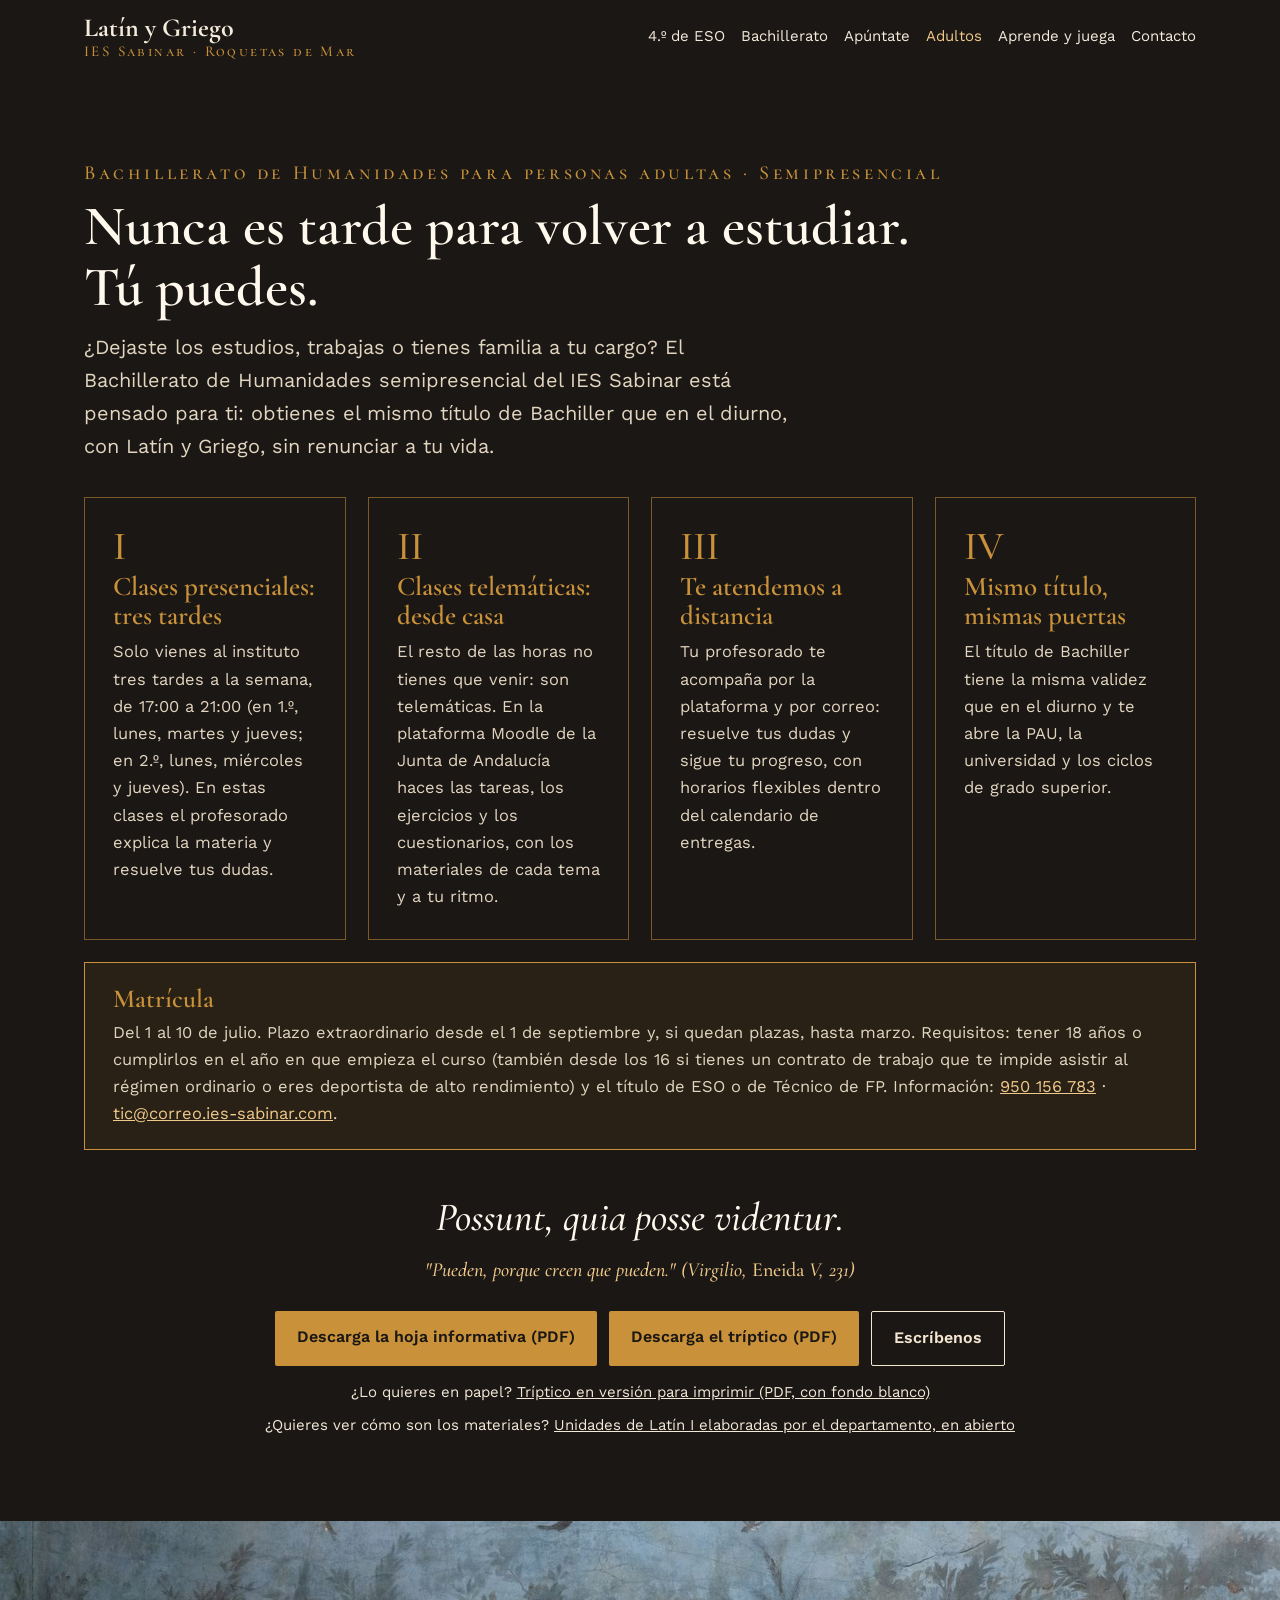
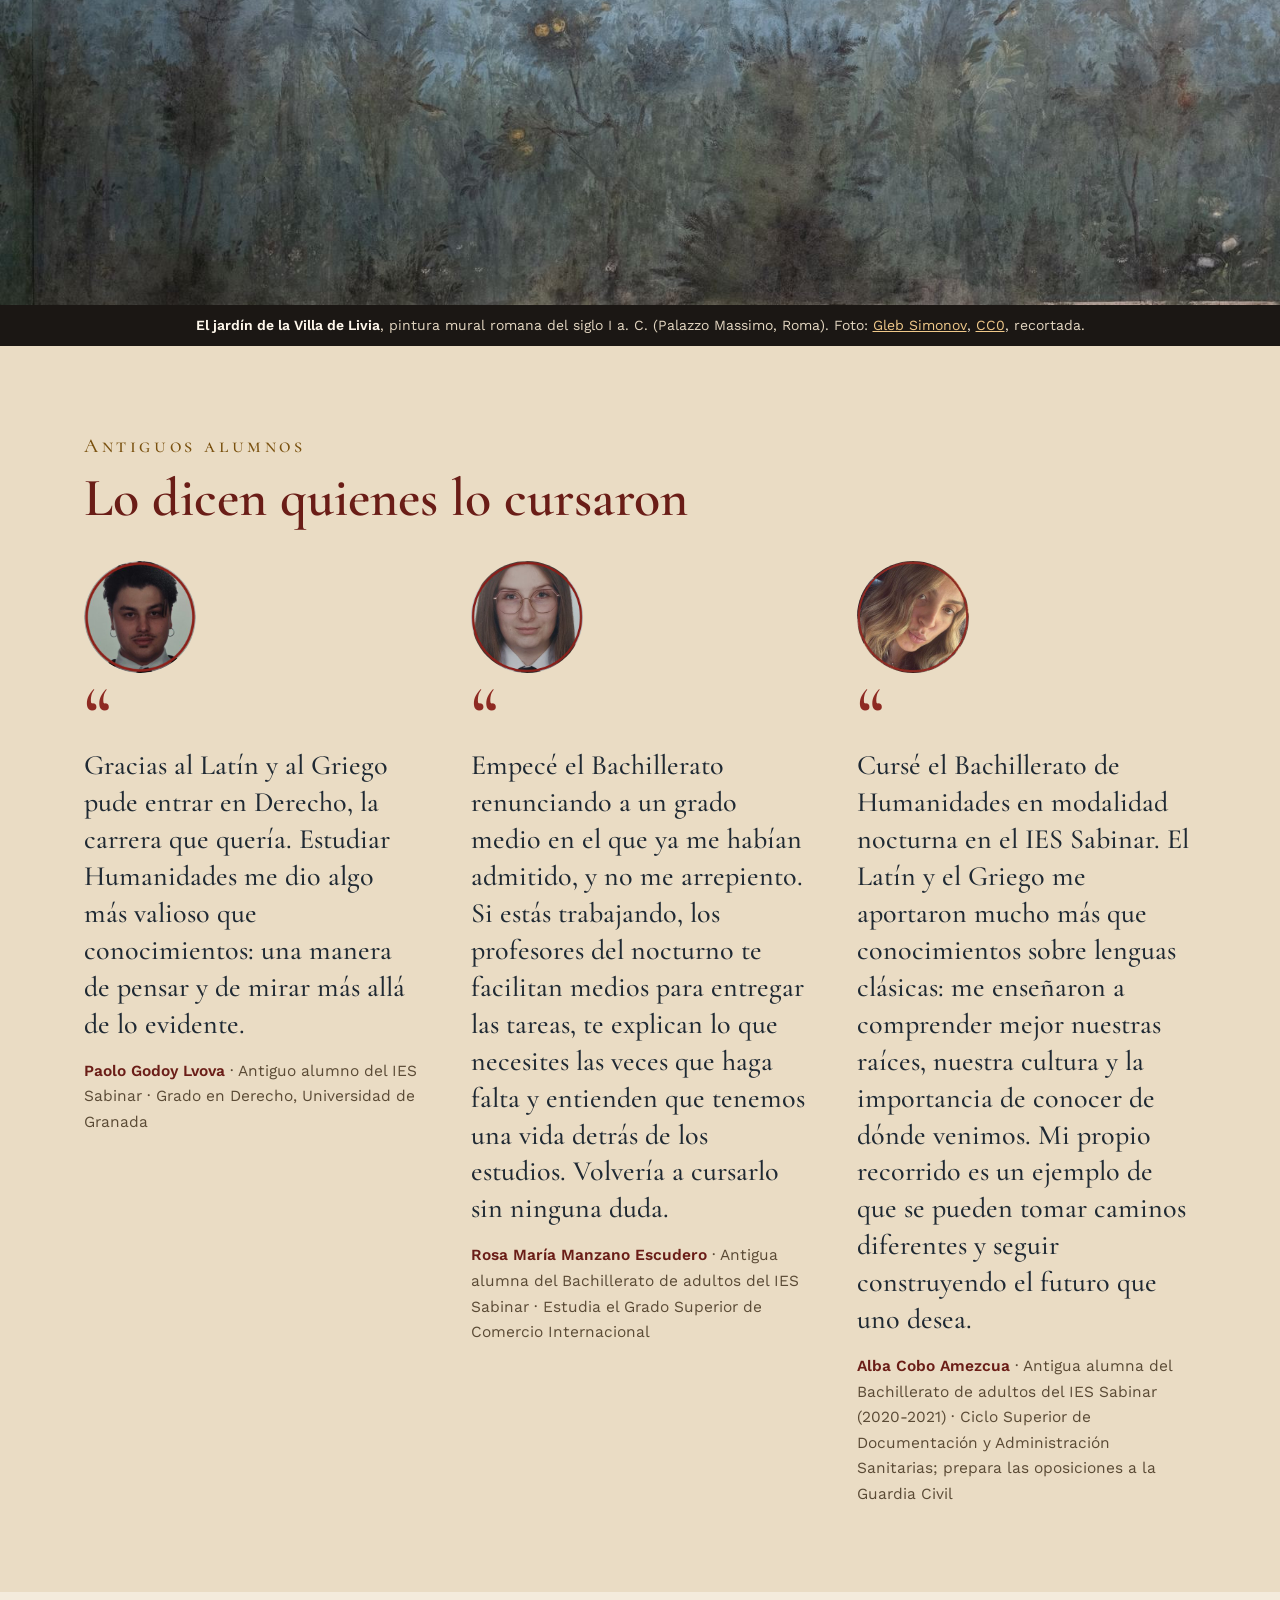
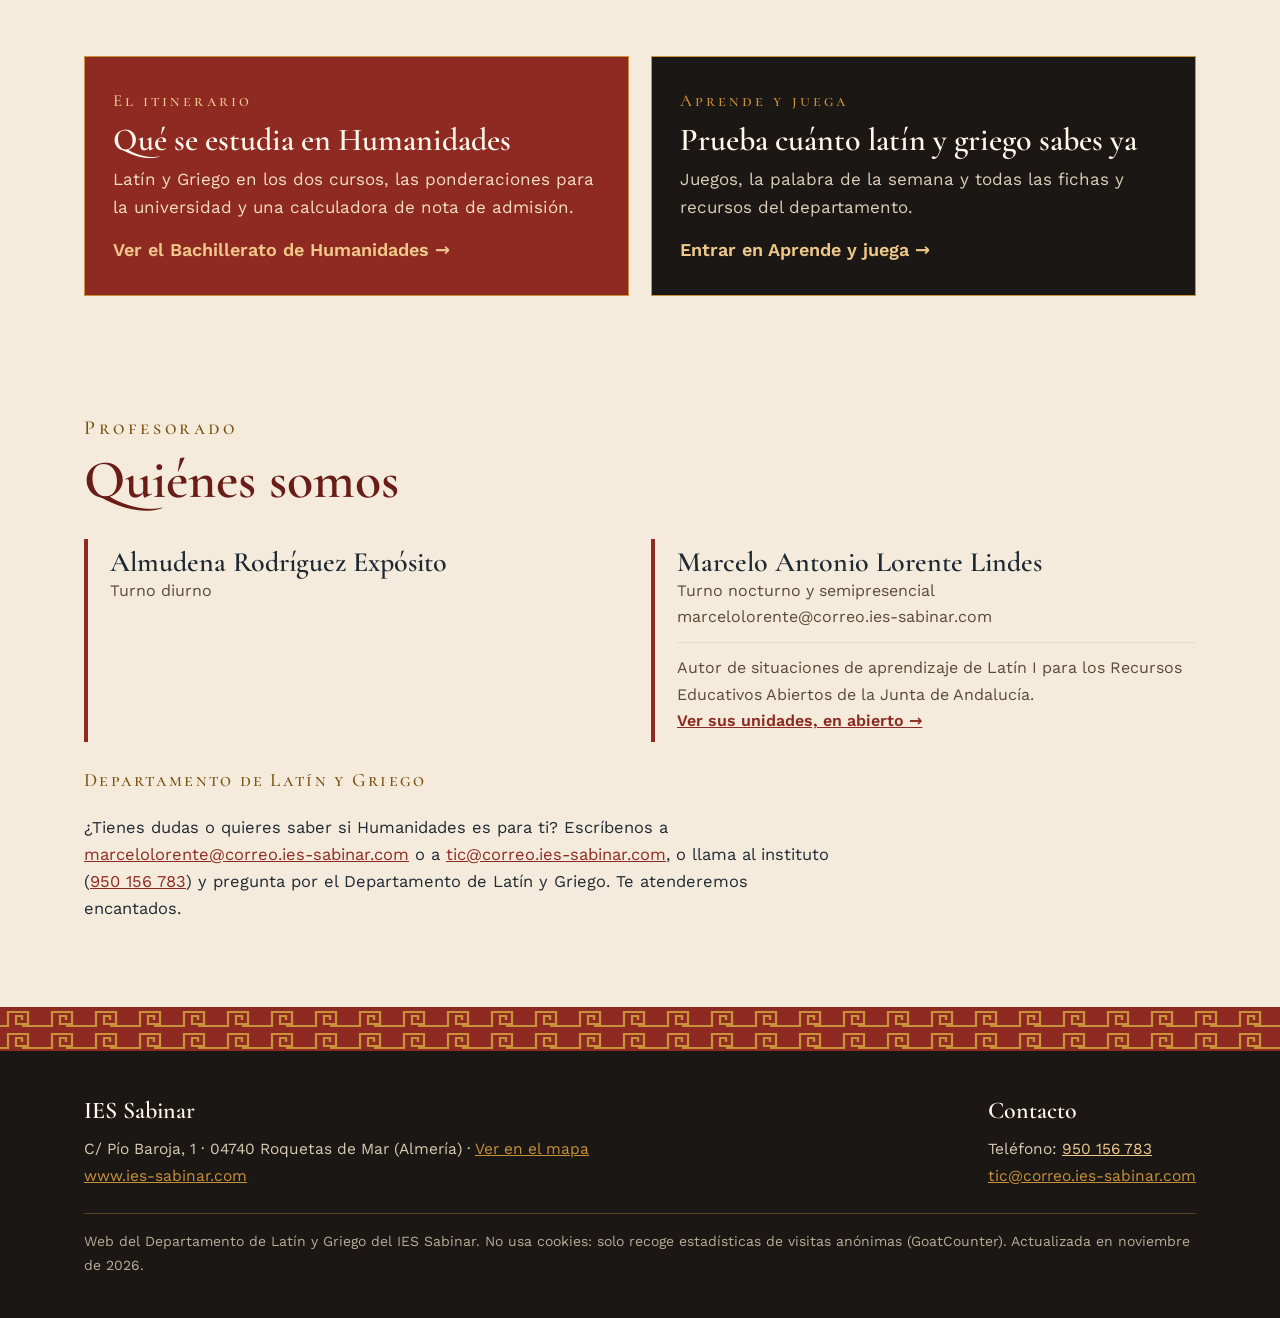
==== commit f1a923b0: "Adultos: mención a Latín I en abierto en Quiénes somos" ====
--- a/adultos/index.html
+++ b/adultos/index.html
@@ -105,7 +105,7 @@
     <h2>Quiénes somos</h2>
     <div class="grid">
       <div class="profe"><h3>Almudena Rodríguez Expósito</h3><p>Turno diurno</p></div>
-      <div class="profe"><h3>Marcelo Antonio Lorente Lindes</h3><p>Turno nocturno y semipresencial<br>marcelolorente@correo.ies-sabinar.com</p></div>
+      <div class="profe"><h3>Marcelo Antonio Lorente Lindes</h3><p>Turno nocturno y semipresencial<br>marcelolorente@correo.ies-sabinar.com</p><p class="profe-rea">Autor de situaciones de aprendizaje de Latín I para los Recursos Educativos Abiertos de la Junta de Andalucía. <a href="../aprende/#latin-i">Ver sus unidades, en abierto →</a></p></div>
     </div>
     <p class="dpto">Departamento de Latín y Griego</p>
     <p class="contacto-txt">¿Tienes dudas o quieres saber si Humanidades es para ti? Escríbenos a <a href="mailto:marcelolorente@correo.ies-sabinar.com">marcelolorente@correo.ies-sabinar.com</a> o a <a href="mailto:tic@correo.ies-sabinar.com">tic@correo.ies-sabinar.com</a>, o llama al instituto (<a href="tel:+34950156783">950 156 783</a>) y pregunta por el Departamento de Latín y Griego. Te atenderemos encantados.</p>
--- a/estilo.css
+++ b/estilo.css
@@ -414,3 +414,33 @@
 .crea{margin-top:22px;font-size:16.5px;font-weight:600}
 /* texto solo para lectores de pantalla */
 .vh{position:absolute!important;width:1px;height:1px;padding:0;margin:-1px;overflow:hidden;clip:rect(0,0,0,0);white-space:nowrap;border:0}
+
+/* imagen de cada grupo de enlaces */
+.grupo-cab{display:flex;align-items:center;gap:20px;margin:40px 0 16px}
+.grupo-cab img{flex:none;width:150px;height:100px;object-fit:cover;border-bottom:3px solid var(--rojo)}
+.recursos .grupo-cab h3.subrec{margin:0}
+.recursos .grupo-cab + .grid{margin-top:0}
+.grupo-cred{margin:4px 0 0;font-size:12.5px;line-height:1.45;color:#7A6A55}
+.grupo-cred a{color:inherit}
+@media (max-width:560px){.grupo-cab{gap:14px;align-items:flex-start}.grupo-cab img{width:108px;height:72px}}
+
+/* miniaturas de portada en Recursos */
+.mini{flex:none;width:60px;height:80px;object-fit:cover;object-position:top;border:1px solid #D9C8A8;box-shadow:0 1px 3px rgba(27,23,20,.18);background:#fff}
+.mini.vacia{display:flex;align-items:center;justify-content:center;background:var(--rojo);border-color:var(--rojo);color:#F0C98A;font-family:var(--serif);font-size:34px;line-height:1}
+.recurso .mini + div{flex:1}
+.recurso{justify-content:flex-start}
+.recurso span.f{margin-left:auto}
+.recurso2.con-mini{flex-direction:row;align-items:center;justify-content:flex-start;gap:16px}
+.recurso2.con-mini .r2c{display:flex;flex-direction:column;gap:6px}
+
+/* iconos de las áreas de estudio */
+.area-tit{display:inline-flex;align-items:center;gap:10px}
+.ico-area{width:34px;height:34px;flex:none;color:var(--ocre-osc)}
+/* imágenes de "Un día en clase" */
+.dia-img{display:block;width:100%;height:auto;aspect-ratio:3/2;object-fit:cover;border-bottom:3px solid var(--rojo);margin-bottom:6px}
+.dia-cred{margin:12px 0 0;font-size:12.5px;color:#7A6A55}
+.dia-cred a{color:inherit}
+
+/* mención a los REA en Quiénes somos */
+.profe-rea{margin-top:12px;padding-top:12px;border-top:1px solid var(--marfil-2);font-size:15.5px;color:#5A4A36}
+.profe-rea a{font-weight:600;color:var(--rojo);white-space:nowrap}
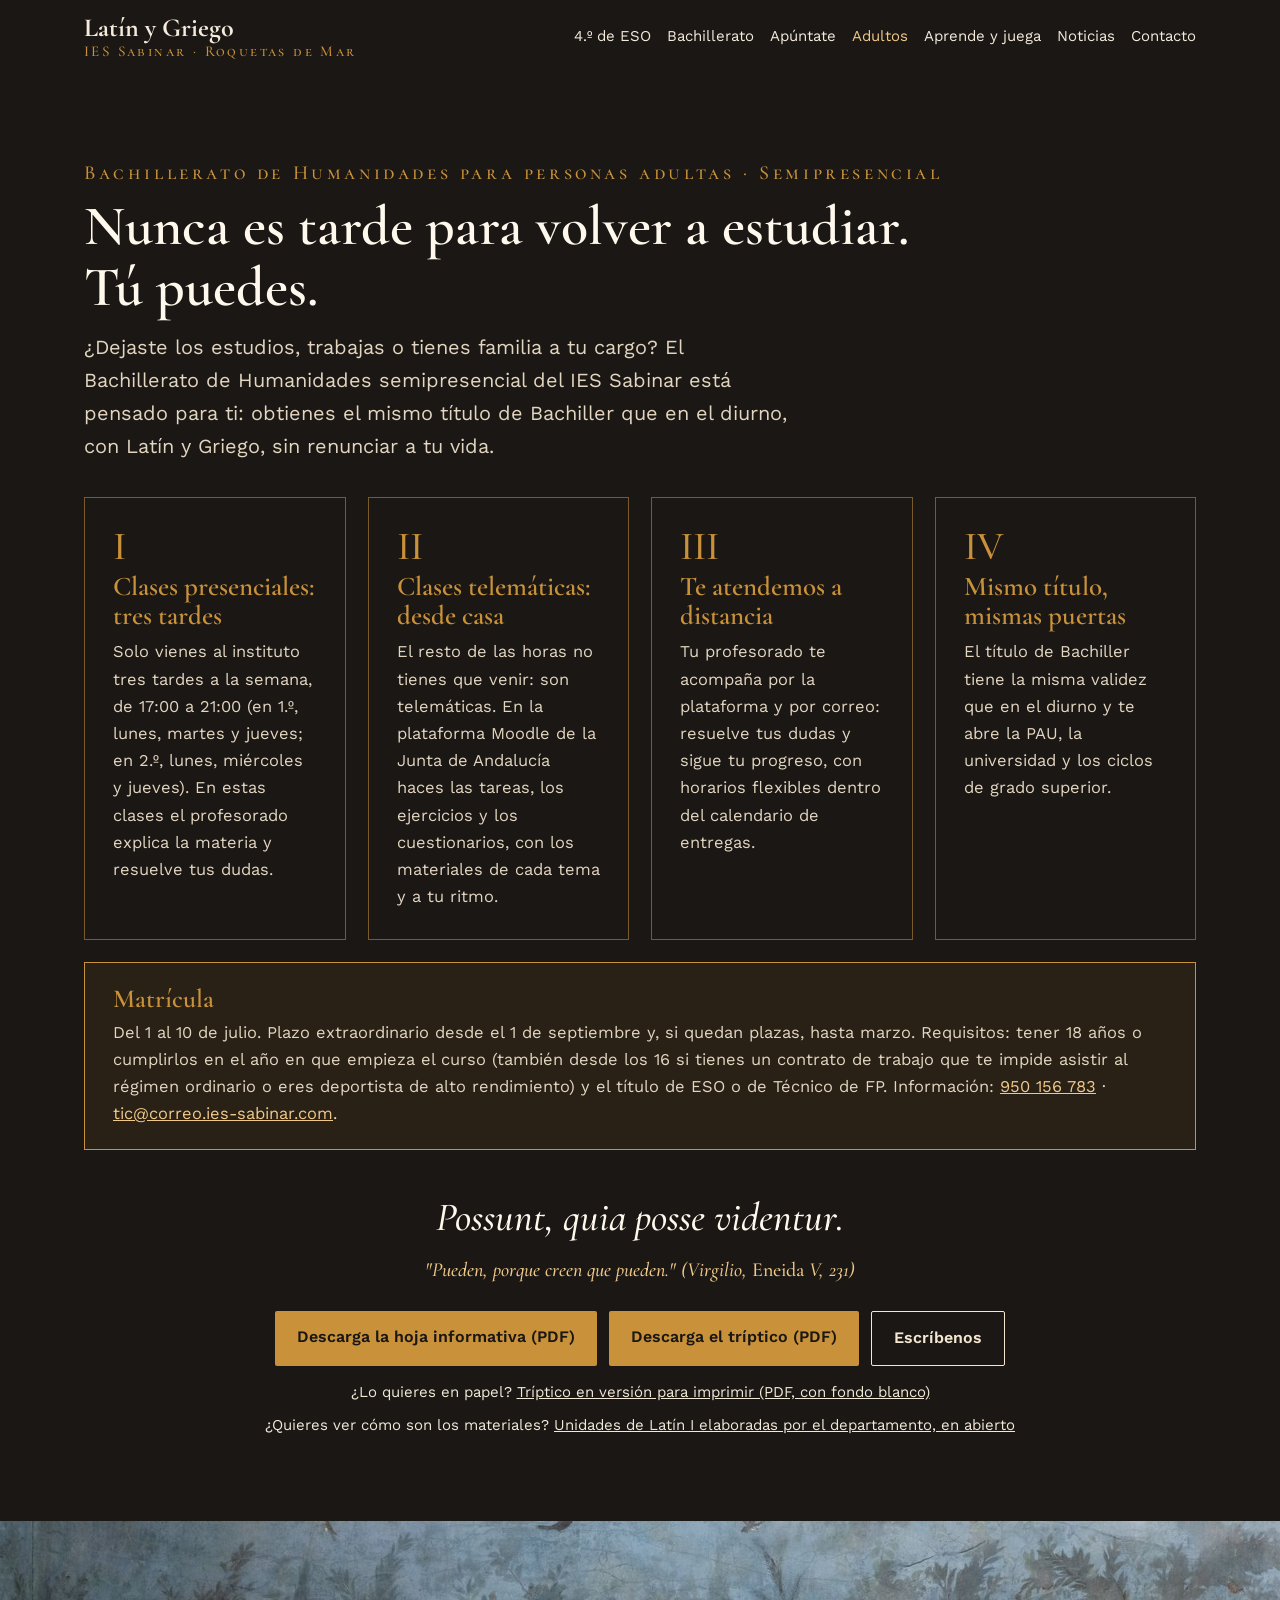
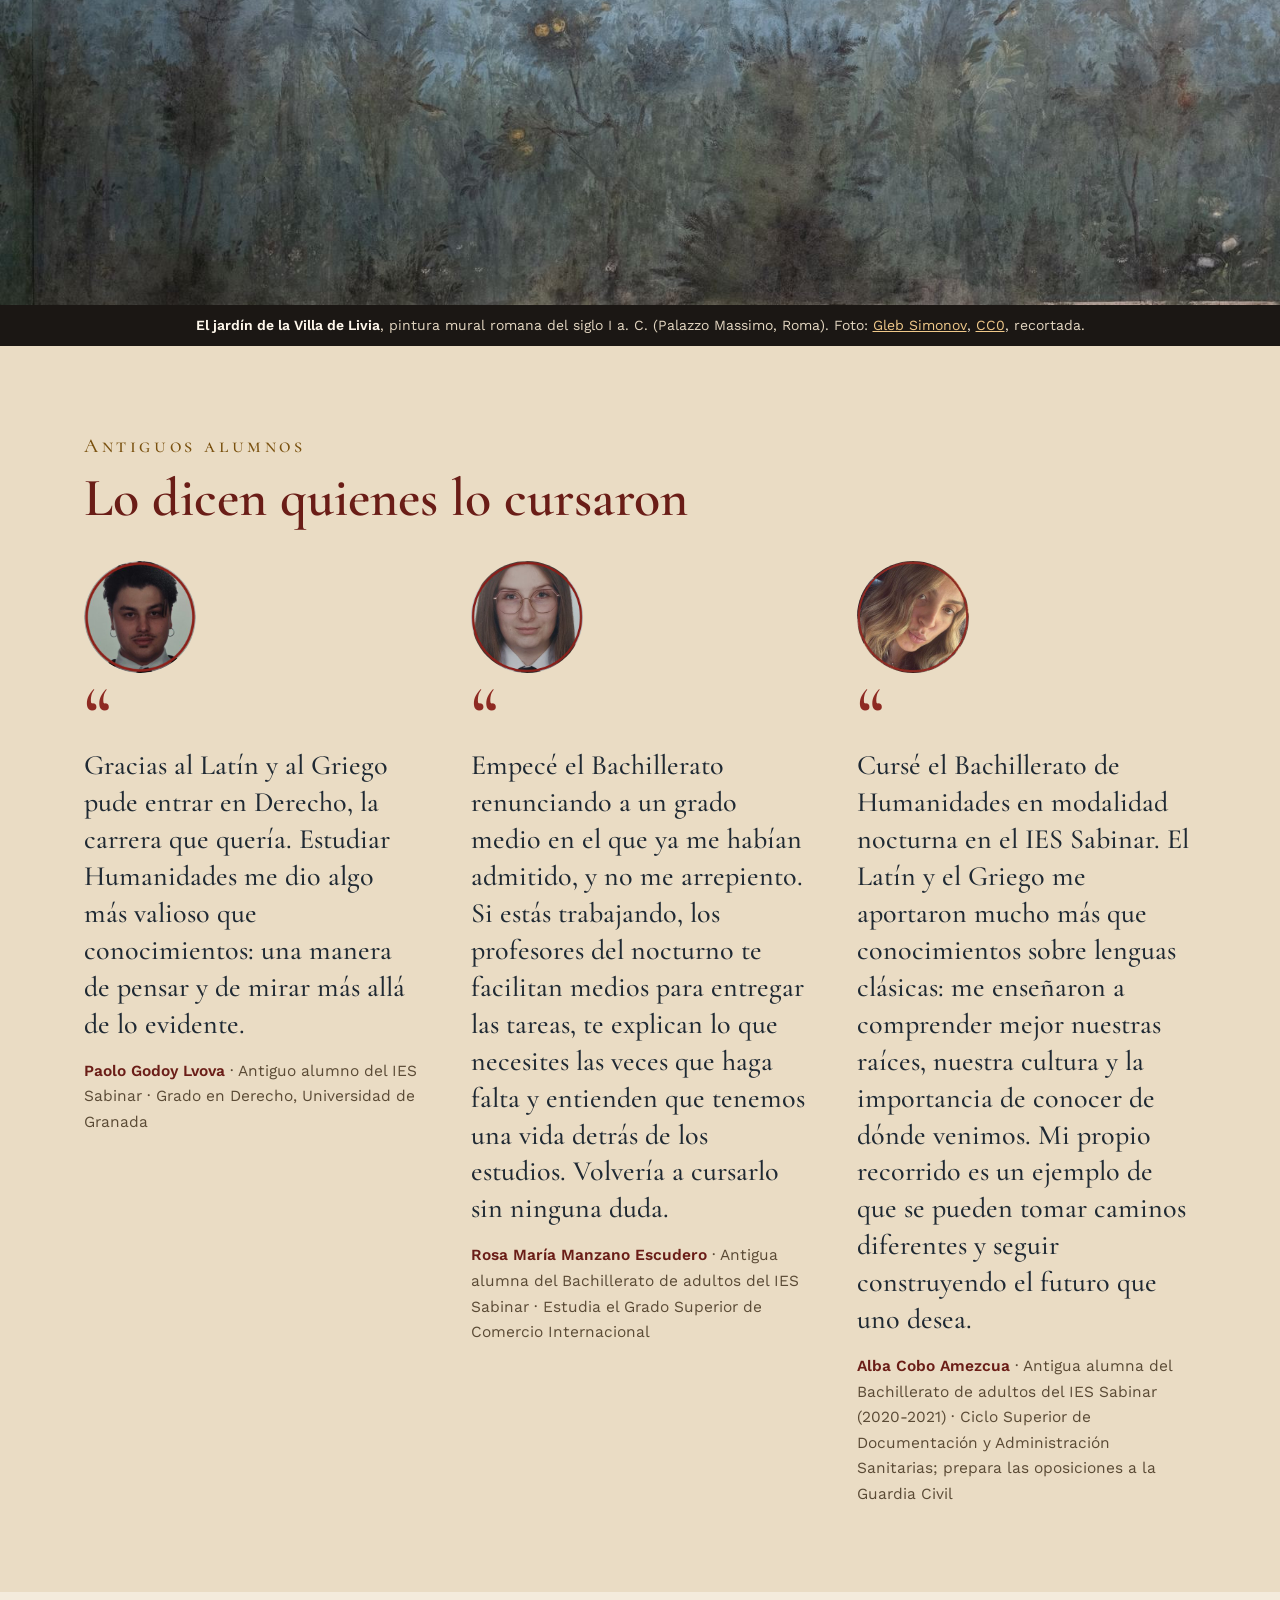
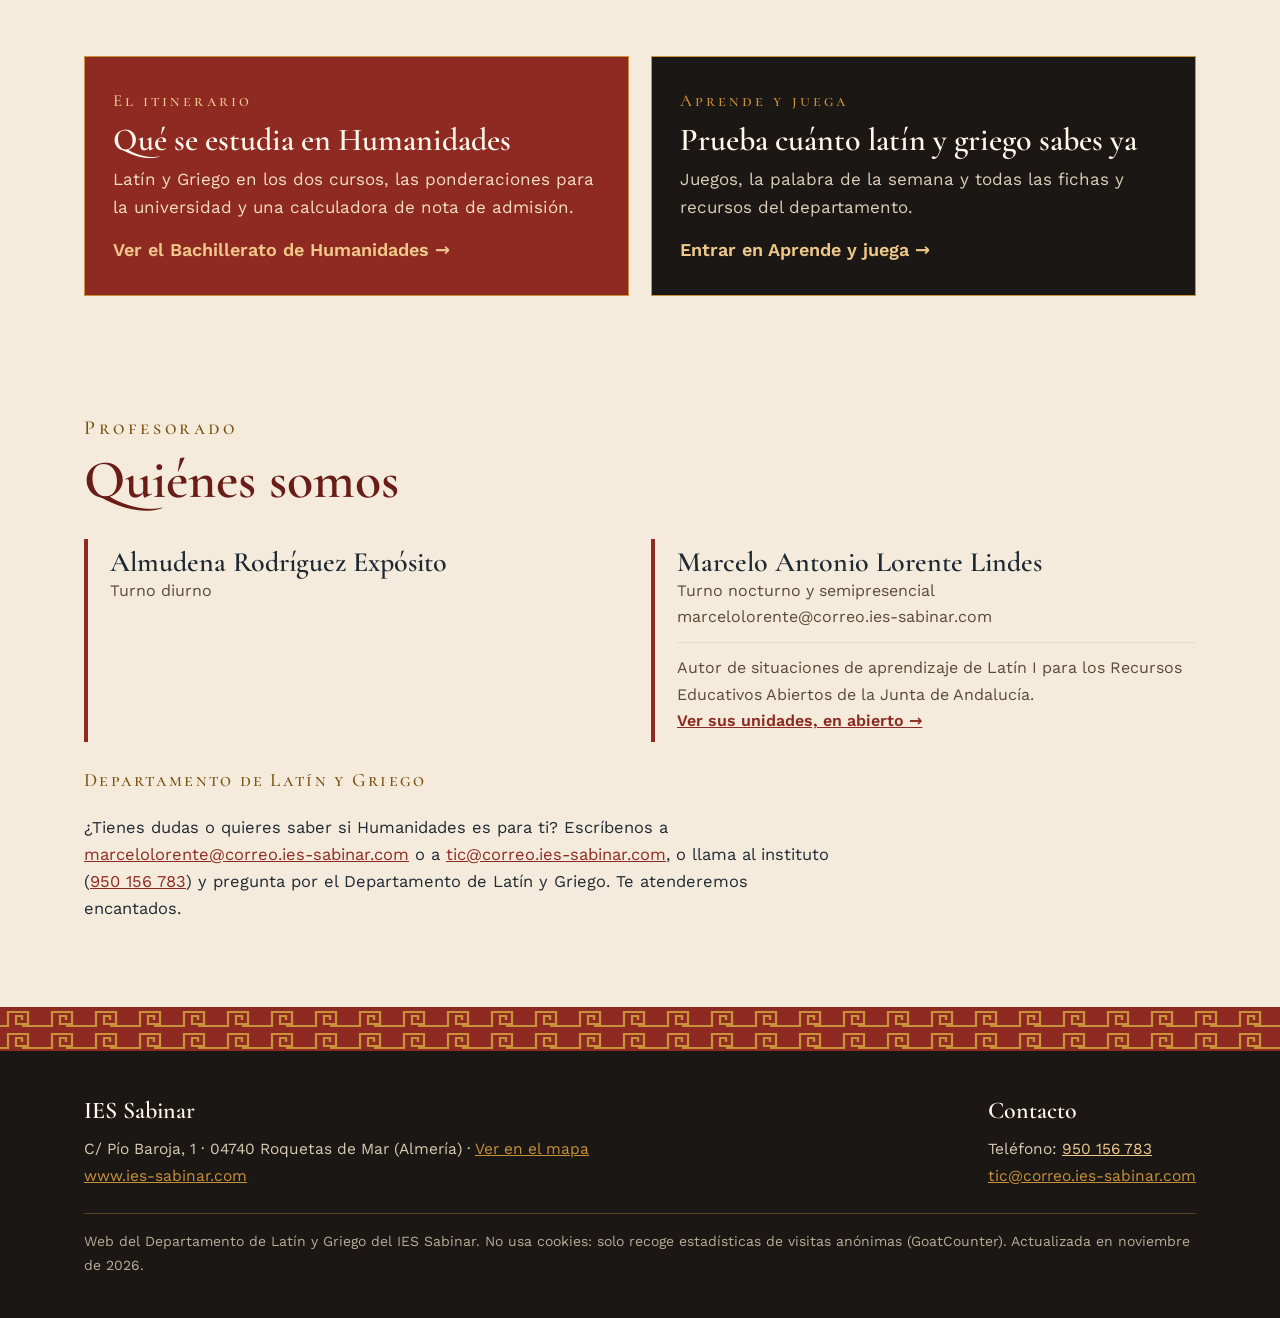
==== commit 479c59da: "Adultos: Noticias en el menú y movimiento suave" ====
--- a/adultos/index.html
+++ b/adultos/index.html
@@ -38,6 +38,7 @@
       <a href="../#apuntarte">Apúntate</a>
       <a href="./" aria-current="page">Adultos</a>
       <a href="../aprende/">Aprende y juega</a>
+      <a href="../noticias/">Noticias</a>
       <a href="#contacto">Contacto</a>
     </nav>
   </div>
@@ -123,6 +124,7 @@
   </div>
 </footer>
 
+<script src="../anim.js" defer></script>
 <script data-goatcounter="https://latinygriegosabinar.goatcounter.com/count" async src="https://gc.zgo.at/count.js"></script>
 </body>
 </html>
--- a/estilo.css
+++ b/estilo.css
@@ -444,3 +444,27 @@
 /* mención a los REA en Quiénes somos */
 .profe-rea{margin-top:12px;padding-top:12px;border-top:1px solid var(--marfil-2);font-size:15.5px;color:#5A4A36}
 .profe-rea a{font-weight:600;color:var(--rojo);white-space:nowrap}
+
+/* noticias */
+.noticias{padding:76px 0}
+.not-grid{display:grid;grid-template-columns:repeat(auto-fit,minmax(min(100%,290px),1fr));gap:22px;margin-top:30px}
+.not-lista{display:grid;grid-template-columns:repeat(auto-fit,minmax(min(100%,320px),1fr));gap:26px}
+.noticia{background:#FBF6EE;border:1px solid var(--ocre);display:flex;flex-direction:column}
+.noticia img{display:block;width:100%;height:auto;aspect-ratio:3/2;object-fit:cover;border-bottom:4px solid var(--rojo)}
+.not-c{padding:18px 22px 22px;display:flex;flex-direction:column;gap:8px;flex:1}
+.not-c time{font-family:var(--sc);font-size:15px;letter-spacing:.12em;color:var(--ocre-osc)}
+.not-c h3{font-size:25px;line-height:1.15;color:var(--rojo-osc)}
+.not-c p{font-size:16px;margin:0;color:#3A3027}
+.not-c .not-enl{margin-top:auto;padding-top:8px;display:flex;flex-wrap:wrap;gap:6px 18px}
+.not-enl a{font-weight:600;color:var(--rojo);font-size:15.5px}
+.not-todas{margin-top:26px;font-size:17px;font-weight:600}
+.not-todas a{color:var(--rojo)}
+
+/* movimiento suave (solo si no se ha pedido reducir el movimiento) */
+@media (prefers-reduced-motion:no-preference){
+  .rv{opacity:0;transform:translateY(18px);transition:opacity .7s ease,transform .7s ease}
+  .rv.visto{opacity:1;transform:none}
+  .banda:not(.entera){overflow:hidden}
+  .banda:not(.entera) img{animation:acercar 40s ease-in-out infinite alternate;transform-origin:50% 50%}
+  @keyframes acercar{from{transform:scale(1)}to{transform:scale(1.08)}}
+}
